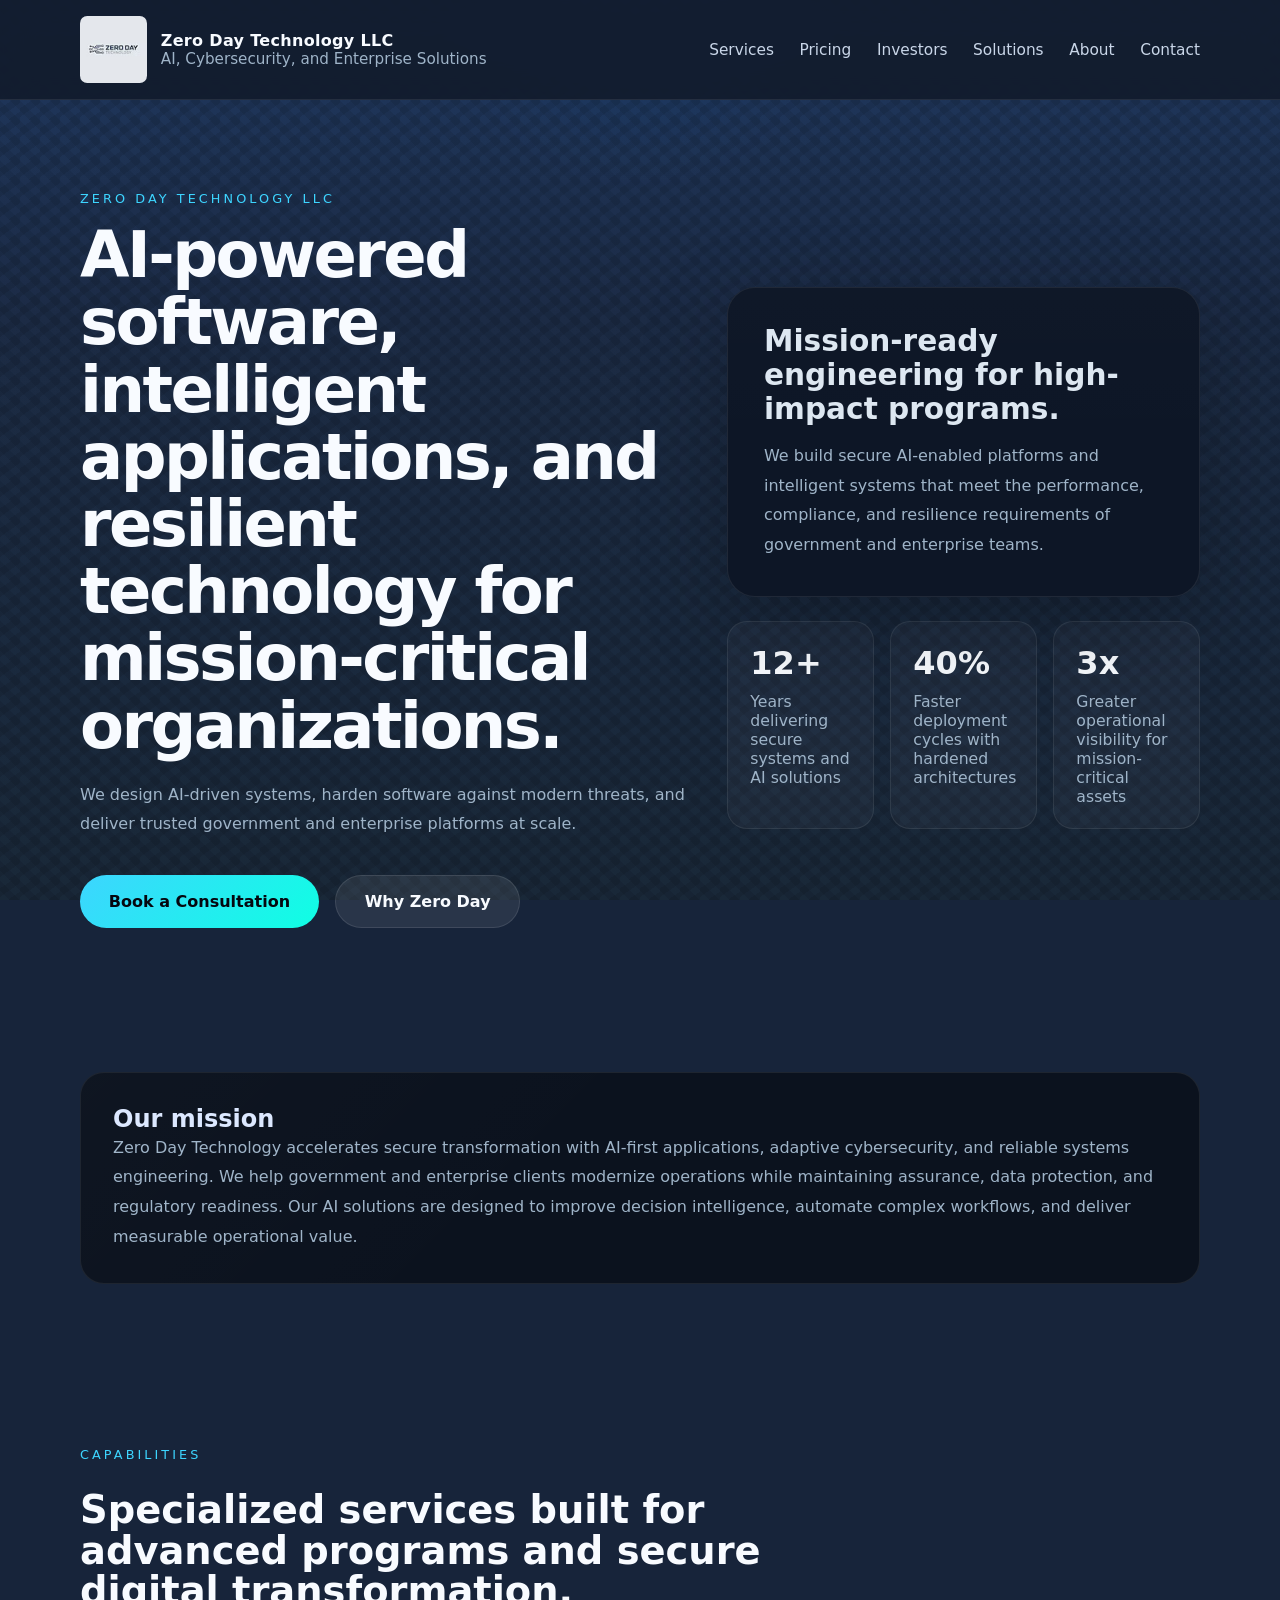
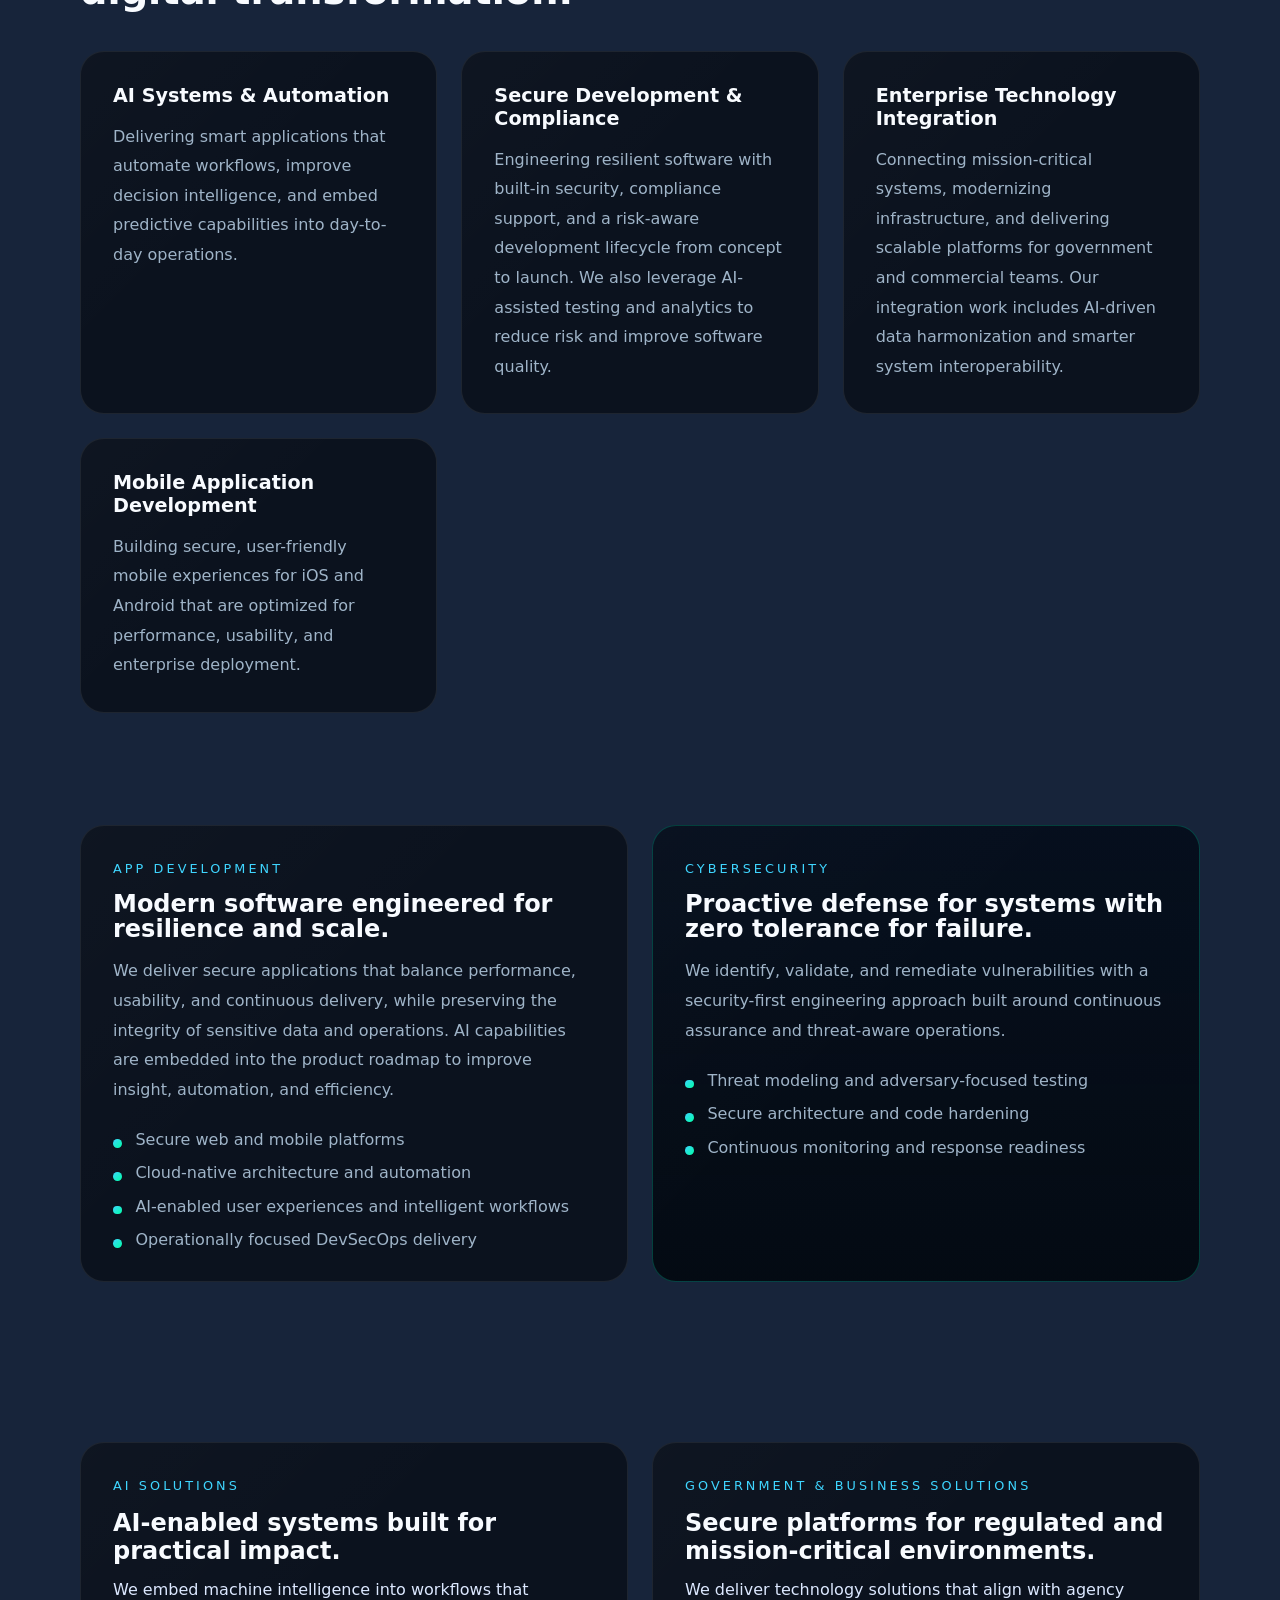
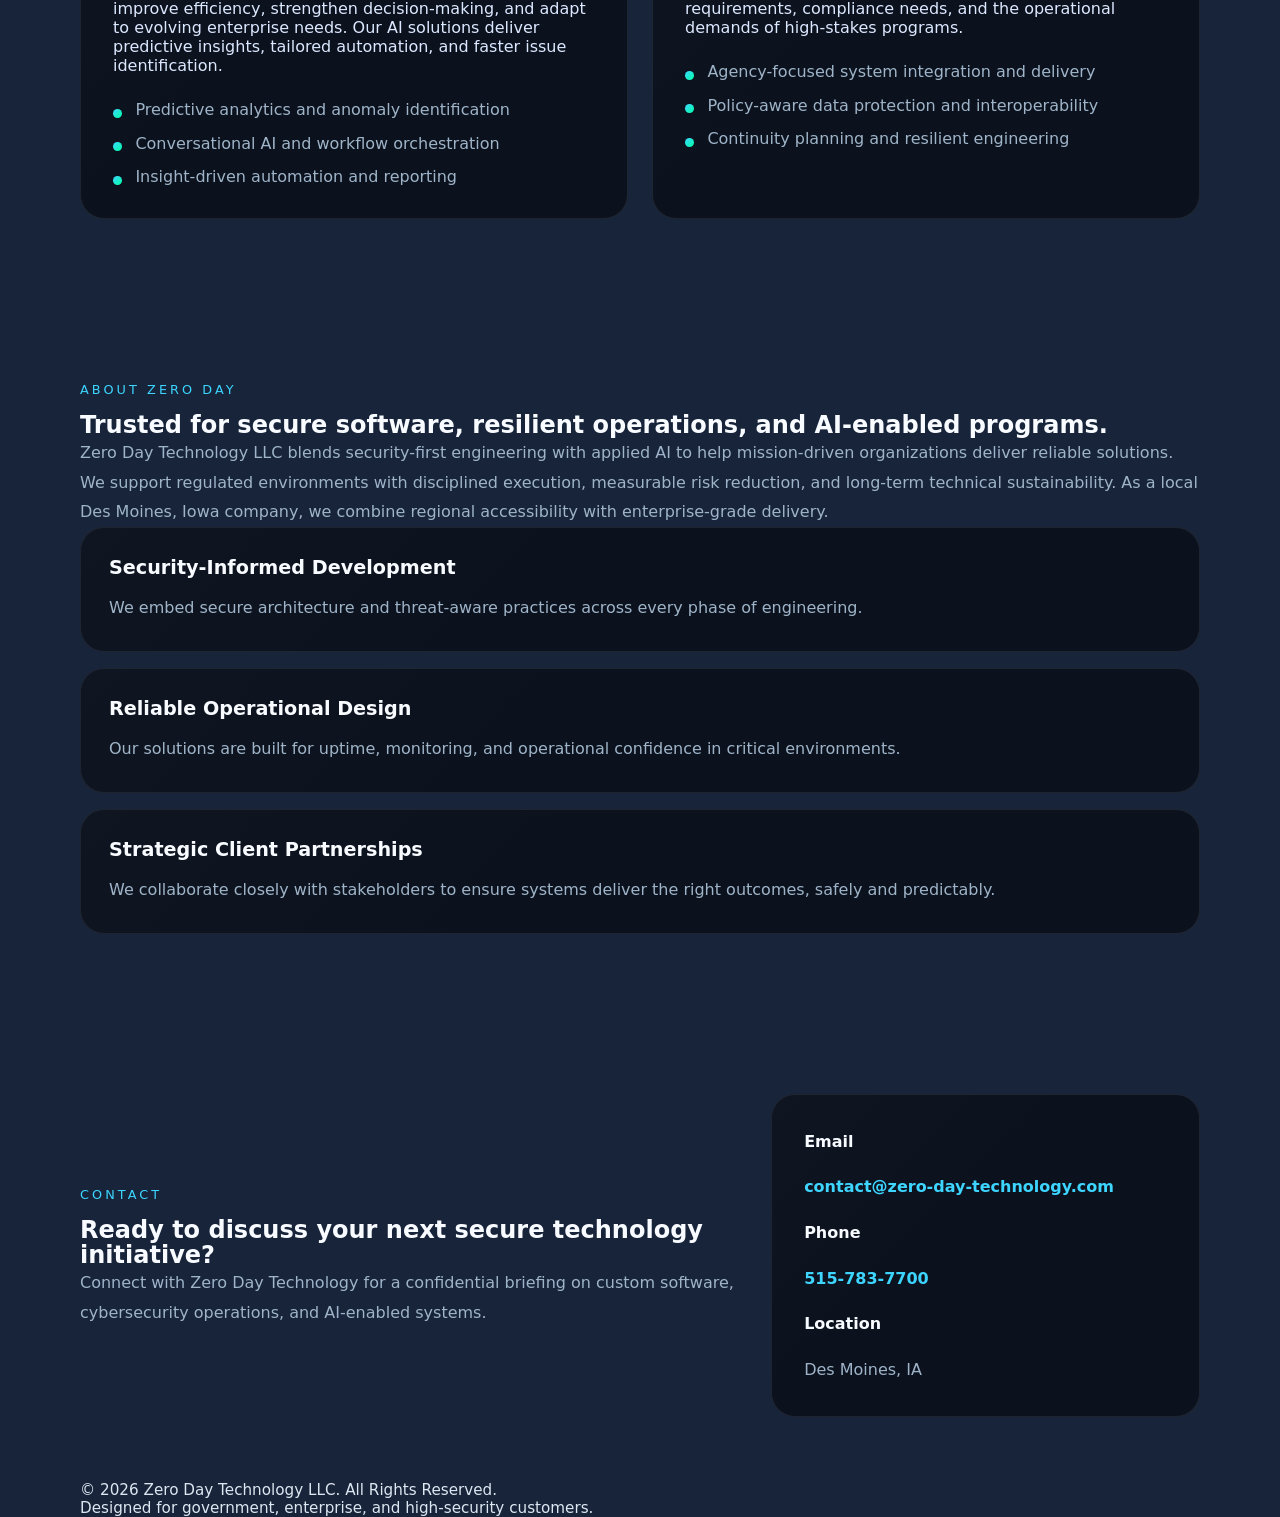
==== index.html @ 4a7aa40b "Add website creation pricing and local Des Moines messaging" ====
<!DOCTYPE html>
<html lang="en">
<head>
    <meta charset="UTF-8">
    <meta name="viewport" content="width=device-width, initial-scale=1.0">
    <title>Zero Day Technology LLC</title>
    <link rel="icon" type="image/jpeg" href="zeroday.jpg">
    <link rel="stylesheet" href="styles.css">
</head>
<body>
<header class="site-header">
    <div class="container header-inner">
        <div class="brand">
            <img src="zeroday.jpg" alt="Zero Day Technology logo" class="brand-logo">
            <div>
                <p class="brand-name">Zero Day Technology LLC</p>
                <p class="brand-tag">AI, Cybersecurity, and Enterprise Solutions</p>
            </div>
        </div>
        <nav class="nav-menu" aria-label="Primary navigation">
            <a href="#services">Services</a>
            <a href="pricing.html">Pricing</a>
            <a href="investors.html">Investors</a>
            <a href="#solutions">Solutions</a>
            <a href="#about">About</a>
            <a href="#contact">Contact</a>
        </nav>
    </div>
</header>

<main>
    <section class="hero" id="home">
        <div class="container hero-grid">
            <div class="hero-copy">
                <p class="eyebrow">Zero Day Technology LLC</p>
                <h1>AI-powered software, intelligent applications, and resilient technology for mission-critical organizations.</h1>
                <p class="hero-text">We design AI-driven systems, harden software against modern threats, and deliver trusted government and enterprise platforms at scale.</p>
                <div class="hero-actions">
                    <a class="btn btn-primary" href="#contact">Book a Consultation</a>
                    <a class="btn btn-secondary" href="#about">Why Zero Day</a>
                </div>
            </div>
            <div class="hero-panel">
                <div class="panel-card">
                    <h2>Mission-ready engineering for high-impact programs.</h2>
                    <p>We build secure AI-enabled platforms and intelligent systems that meet the performance, compliance, and resilience requirements of government and enterprise teams.</p>
                </div>
                <div class="metrics-grid">
                    <div class="metric">
                        <span>12+</span>
                        <p>Years delivering secure systems and AI solutions</p>
                    </div>
                    <div class="metric">
                        <span>40%</span>
                        <p>Faster deployment cycles with hardened architectures</p>
                    </div>
                    <div class="metric">
                        <span>3x</span>
                        <p>Greater operational visibility for mission-critical assets</p>
                    </div>
                </div>
            </div>
        </div>
    </section>

    <section id="mission" class="section mission-section">
        <div class="container mission-panel">
            <h2>Our mission</h2>
            <p>Zero Day Technology accelerates secure transformation with AI-first applications, adaptive cybersecurity, and reliable systems engineering. We help government and enterprise clients modernize operations while maintaining assurance, data protection, and regulatory readiness. Our AI solutions are designed to improve decision intelligence, automate complex workflows, and deliver measurable operational value.</p>
        </div>
    </section>

    <section id="services" class="section services-section">
        <div class="container">
            <div class="section-header">
                <span class="eyebrow">Capabilities</span>
                <h2>Specialized services built for advanced programs and secure digital transformation.</h2>
            </div>
            <div class="cards cards-3">
                <article class="card">
                    <h3>AI Systems & Automation</h3>
                    <p>Delivering smart applications that automate workflows, improve decision intelligence, and embed predictive capabilities into day-to-day operations.</p>
                </article>
                <article class="card">
                    <h3>Secure Development & Compliance</h3>
                    <p>Engineering resilient software with built-in security, compliance support, and a risk-aware development lifecycle from concept to launch. We also leverage AI-assisted testing and analytics to reduce risk and improve software quality.</p>
                </article>
                <article class="card">
                    <h3>Enterprise Technology Integration</h3>
                    <p>Connecting mission-critical systems, modernizing infrastructure, and delivering scalable platforms for government and commercial teams. Our integration work includes AI-driven data harmonization and smarter system interoperability.</p>
                </article>
                <article class="card">
                    <h3>Mobile Application Development</h3>
                    <p>Building secure, user-friendly mobile experiences for iOS and Android that are optimized for performance, usability, and enterprise deployment.</p>
                </article>
            </div>
        </div>
    </section>

    <section class="section feature-section" id="solutions">
        <div class="container feature-grid">
            <div class="feature-card">
                <span class="eyebrow">App Development</span>
                <h2>Modern software engineered for resilience and scale.</h2>
                <p>We deliver secure applications that balance performance, usability, and continuous delivery, while preserving the integrity of sensitive data and operations. AI capabilities are embedded into the product roadmap to improve insight, automation, and efficiency.</p>
                <ul>
                    <li>Secure web and mobile platforms</li>
                    <li>Cloud-native architecture and automation</li>
                    <li>AI-enabled user experiences and intelligent workflows</li>
                    <li>Operationally focused DevSecOps delivery</li>
                </ul>
            </div>
            <div class="feature-card feature-emphasis">
                <span class="eyebrow">Cybersecurity</span>
                <h2>Proactive defense for systems with zero tolerance for failure.</h2>
                <p>We identify, validate, and remediate vulnerabilities with a security-first engineering approach built around continuous assurance and threat-aware operations.</p>
                <ul>
                    <li>Threat modeling and adversary-focused testing</li>
                    <li>Secure architecture and code hardening</li>
                    <li>Continuous monitoring and response readiness</li>
                </ul>
            </div>
        </div>
    </section>

    <section class="section solution-section">
        <div class="container split-grid">
            <div class="split-card">
                <span class="eyebrow">AI Solutions</span>
                <h2>AI-enabled systems built for practical impact.</h2>
                <p>We embed machine intelligence into workflows that improve efficiency, strengthen decision-making, and adapt to evolving enterprise needs. Our AI solutions deliver predictive insights, tailored automation, and faster issue identification.</p>
                <ul>
                    <li>Predictive analytics and anomaly identification</li>
                    <li>Conversational AI and workflow orchestration</li>
                    <li>Insight-driven automation and reporting</li>
                </ul>
            </div>
            <div class="split-card">
                <span class="eyebrow">Government &amp; Business Solutions</span>
                <h2>Secure platforms for regulated and mission-critical environments.</h2>
                <p>We deliver technology solutions that align with agency requirements, compliance needs, and the operational demands of high-stakes programs.</p>
                <ul>
                    <li>Agency-focused system integration and delivery</li>
                    <li>Policy-aware data protection and interoperability</li>
                    <li>Continuity planning and resilient engineering</li>
                </ul>
            </div>
        </div>
    </section>

    <section id="about" class="section about-section">
        <div class="container about-grid">
            <div>
                <span class="eyebrow">About Zero Day</span>
                <h2>Trusted for secure software, resilient operations, and AI-enabled programs.</h2>
                <p>Zero Day Technology LLC blends security-first engineering with applied AI to help mission-driven organizations deliver reliable solutions. We support regulated environments with disciplined execution, measurable risk reduction, and long-term technical sustainability. As a local Des Moines, Iowa company, we combine regional accessibility with enterprise-grade delivery.</p>
            </div>
            <div class="about-highlights">
                <div class="highlight-item">
                    <h3>Security-Informed Development</h3>
                    <p>We embed secure architecture and threat-aware practices across every phase of engineering.</p>
                </div>
                <div class="highlight-item">
                    <h3>Reliable Operational Design</h3>
                    <p>Our solutions are built for uptime, monitoring, and operational confidence in critical environments.</p>
                </div>
                <div class="highlight-item">
                    <h3>Strategic Client Partnerships</h3>
                    <p>We collaborate closely with stakeholders to ensure systems deliver the right outcomes, safely and predictably.</p>
                </div>
            </div>
        </div>
    </section>

    <section id="contact" class="section contact-section">
        <div class="container contact-grid">
            <div>
                <span class="eyebrow">Contact</span>
                <h2>Ready to discuss your next secure technology initiative?</h2>
                <p>Connect with Zero Day Technology for a confidential briefing on custom software, cybersecurity operations, and AI-enabled systems.</p>
            </div>
            <div class="contact-card">
                <p><strong>Email</strong></p>
                <a href="mailto:contact@zero-day-technology.com">contact@zero-day-technology.com</a>
                <p><strong>Phone</strong></p>
                <a href="tel:+15157837700">515-783-7700</a>
                <p><strong>Location</strong></p>
                <p>Des Moines, IA</p>
            </div>
        </div>
    </section>
</main>

<footer class="site-footer">
    <div class="container footer-inner">
        <p>© 2026 Zero Day Technology LLC. All Rights Reserved.</p>
        <p>Designed for government, enterprise, and high-security customers.</p>
    </div>
</footer>
</body>
</html>
---- styles.css ----
:root {
    color-scheme: dark;
    font-family: Inter, system-ui, -apple-system, BlinkMacSystemFont, "Segoe UI", sans-serif;
    font-size: 16px;
    color: #dde7f1;
    background-color: #05070f;
    --surface: #0f172a;
    --surface-2: #111827;
    --surface-soft: rgba(20, 36, 64, 0.92);
    --accent: #3dd5ff;
    --accent-strong: #00ffce;
    --text-muted: #9fb4c8;
    --border: rgba(61, 213, 255, 0.14);
}

* {
    margin: 0;
    padding: 0;
    box-sizing: border-box;
}

html {
    scroll-behavior: smooth;
}

body {
    min-height: 100vh;
    background-color: #17243a;
    background-image:
        radial-gradient(circle at top, rgba(61, 213, 255, 0.12), transparent 18%),
        linear-gradient(145deg, rgba(255, 255, 255, 0.10) 25%, transparent 25%, transparent 50%, rgba(255, 255, 255, 0.10) 50%, rgba(255, 255, 255, 0.10) 75%, transparent 75%, transparent),
        linear-gradient(45deg, rgba(255, 255, 255, 0.08) 25%, transparent 25%, transparent 50%, rgba(255, 255, 255, 0.08) 50%, rgba(255, 255, 255, 0.08) 75%, transparent 75%, transparent),
        linear-gradient(180deg, #1a3051 0%, #17243a 35%, #15212f 100%);
    background-size: auto, 20px 20px, 20px 20px, auto;
    background-position: center, 0 0, 10px 10px, center;
    background-repeat: no-repeat, repeat, repeat, no-repeat;
    background-blend-mode: overlay, overlay, overlay, normal;
    background-attachment: fixed;
    color: #dde7f1;
}


img {
    max-width: 100%;
    display: block;
}

a {
    color: inherit;
    text-decoration: none;
}

button,
input,
textarea {
    font: inherit;
}

.container {
    width: min(1120px, calc(100% - 2rem));
    margin: 0 auto;
}

.site-header {
    position: sticky;
    top: 0;
    z-index: 10;
    backdrop-filter: blur(16px);
    background: rgba(18, 28, 45, 0.92);
    border-bottom: 1px solid rgba(255, 255, 255, 0.08);
}

.header-inner {
    display: flex;
    align-items: center;
    justify-content: space-between;
    gap: 1rem;
    padding: 1rem 0;
}

.brand {
    display: flex;
    align-items: center;
    gap: 0.85rem;
}

.brand-logo {
    width: 4.2rem;
    height: 4.2rem;
    object-fit: contain;
    border-radius: 0.45rem;
    background: transparent;
    padding: 0;
}

.brand-name {
    font-weight: 700;
    color: #f8fbff;
    letter-spacing: 0.02em;
}

.brand-tag {
    color: var(--text-muted);
    font-size: 0.95rem;
}

.nav-menu {
    display: flex;
    align-items: center;
    gap: 1.6rem;
    flex-wrap: wrap;
}

.nav-menu a {
    color: #c9d6e8;
    font-size: 0.96rem;
    transition: color 200ms ease;
}

.nav-menu a:hover {
    color: var(--accent);
}

.hero {
    padding: 5.5rem 0 4rem;
}

.hero-grid {
    display: grid;
    grid-template-columns: 1.3fr 1fr;
    gap: 2rem;
    align-items: center;
}

.hero-copy {
    max-width: 640px;
}

.eyebrow {
    display: inline-flex;
    align-items: center;
    color: var(--accent);
    text-transform: uppercase;
    letter-spacing: 0.24em;
    font-size: 0.8rem;
    margin-bottom: 1rem;
}

.hero h1,
.section-header h2,
.feature-card h2,
.about-section h2,
.contact-section h2 {
    color: #f8fbff;
    line-height: 1.05;
}

.hero h1 {
    font-size: clamp(2.6rem, 5vw, 4.6rem);
    letter-spacing: -0.04em;
    margin-bottom: 1.25rem;
}

.hero-text,
.mission-panel p,
.feature-card p,
.about-grid p,
.contact-grid p,
.card p,
.highlight-item p,
.contact-card a {
    color: var(--text-muted);
    font-size: 1rem;
    line-height: 1.85;
}

.hero-actions {
    display: flex;
    flex-wrap: wrap;
    gap: 1rem;
    margin-top: 2.25rem;
}

.btn {
    display: inline-flex;
    align-items: center;
    justify-content: center;
    gap: 0.6rem;
    padding: 1rem 1.8rem;
    border-radius: 999px;
    font-weight: 700;
    transition: transform 200ms ease, background 200ms ease;
}

.btn:hover {
    transform: translateY(-2px);
}

.btn-primary {
    background: linear-gradient(135deg, var(--accent), #0fffe3);
    color: #05070f;
}

.btn-secondary {
    background: rgba(255, 255, 255, 0.08);
    color: #f8fbff;
    border: 1px solid rgba(255, 255, 255, 0.1);
}

.hero-panel {
    display: grid;
    gap: 1.5rem;
}

.panel-card {
    position: relative;
    padding: 2.25rem;
    border: 1px solid rgba(255, 255, 255, 0.08);
    border-radius: 1.75rem;
    background: rgba(14, 23, 38, 0.98);
    box-shadow: 0 28px 90px rgba(0, 0, 0, 0.22);
    backdrop-filter: blur(18px);
}

.panel-card h2 {
    margin-bottom: 0.95rem;
    font-size: 1.85rem;
}

.panel-card p {
    color: var(--text-muted);
    line-height: 1.85;
}

.panel-card::before {
    content: "";
    position: absolute;
    inset: 0;
    border-radius: 1.75rem;
    pointer-events: none;
    background: linear-gradient(180deg, rgba(255, 255, 255, 0.05), transparent 55%);
    opacity: 0.18;
}

.metrics-grid {
    display: grid;
    grid-template-columns: repeat(3, minmax(0, 1fr));
    gap: 1rem;
}

.metric {
    border: 1px solid rgba(255, 255, 255, 0.08);
    background: rgba(255, 255, 255, 0.03);
    border-radius: 1.25rem;
    padding: 1.4rem;
}

.metric span {
    display: block;
    font-size: 2rem;
    font-weight: 800;
    color: #f8fbff;
    margin-bottom: 0.6rem;
}

.metric p {
    font-size: 0.98rem;
    color: var(--text-muted);
}

.section {
    padding: 5rem 0;
}

.section-header {
    max-width: 780px;
    margin-bottom: 2.5rem;
}

.section-header h2 {
    font-size: clamp(2rem, 3vw, 2.8rem);
    margin-top: 0.75rem;
}

.services-section .cards,
.about-highlights,
.split-grid,
.contact-grid {
    display: grid;
    gap: 1.5rem;
}

.cards-3 {
    grid-template-columns: repeat(auto-fit, minmax(280px, 1fr));
}

.card,
.feature-card,
.split-card,
.contact-card,
.mission-panel,
.highlight-item {
    background: rgba(12, 18, 30, 0.96);
    border: 1px solid rgba(255, 255, 255, 0.08);
    border-radius: 1.5rem;
    padding: 2rem;
    position: relative;
    overflow: hidden;
    transition: transform 220ms ease, border-color 220ms ease, box-shadow 220ms ease;
    color: #dce8ff;
}

.card:hover,
.feature-card:hover,
.split-card:hover,
.contact-card:hover,
.mission-panel:hover,
.highlight-item:hover {
    transform: translateY(-6px);
    border-color: rgba(61, 213, 255, 0.28);
    box-shadow: 0 26px 65px rgba(4, 8, 16, 0.32);
}

.card::before,
.feature-card::before,
.split-card::before,
.contact-card::before,
.mission-panel::before,
.highlight-item::before {
    content: "";
    position: absolute;
    inset: 0;
    background: linear-gradient(135deg, rgba(255, 255, 255, 0.015), transparent 45%);
    pointer-events: none;
}

.card h3,
.feature-card h2,
.split-card h2,
.highlight-item h3,
.contact-card strong {
    color: #f8fbff;
}

.card h3,
.highlight-item h3 {
    font-size: 1.2rem;
    margin-bottom: 0.9rem;
}

.card p,
.feature-card p,
.split-card p,
.highlight-item p {
    margin-top: 0.9rem;
}

.feature-section {
    padding-top: 2rem;
}

.feature-grid {
    display: grid;
    grid-template-columns: 1fr 1fr;
    gap: 1.5rem;
}

.feature-card ul,
.split-card ul {
    margin-top: 1.6rem;
    list-style: none;
    display: grid;
    gap: 0.9rem;
}

.feature-card li,
.split-card li {
    position: relative;
    padding-left: 1.4rem;
    color: var(--text-muted);
}

.feature-card li::before,
.split-card li::before {
    content: "";
    position: absolute;
    left: 0;
    top: 0.55rem;
    width: 0.55rem;
    height: 0.55rem;
    border-radius: 50%;
    background: linear-gradient(135deg, var(--accent), #00ffa6);
}

.feature-emphasis {
    background: linear-gradient(180deg, rgba(6, 15, 29, 0.98), rgba(3, 9, 16, 0.92));
    border-color: rgba(0, 255, 206, 0.22);
}

.solution-section {
    padding: 5rem 0;
}

.split-grid {
    grid-template-columns: repeat(2, minmax(0, 1fr));
}

.about-section {
    padding: 5rem 0;
}

.about-grid {
    grid-template-columns: 1.4fr 1fr;
    gap: 2rem;
    align-items: start;
}

.about-highlights {
    display: grid;
    gap: 1rem;
}

.highlight-item {
    padding: 1.75rem;
}

.highlight-item h3 {
    margin-bottom: 0.8rem;
}

.contact-section {
    padding: 5rem 0 4rem;
}

.contact-grid {
    grid-template-columns: 1.4fr 0.9fr;
    align-items: center;
}

.contact-card {
    display: grid;
    gap: 1rem;
}

.contact-card a {
    color: var(--accent);
    font-weight: 700;
    word-break: break-all;
}

    .pricing-table {
        width: 100%;
        border-collapse: collapse;
        margin-top: 2rem;
        min-width: 320px;
    }

    .pricing-table th,
    .pricing-table td {
        padding: 1rem 1.2rem;
        border: 1px solid rgba(255, 255, 255, 0.08);
    }

    .pricing-table th {
        text-align: left;
        background: rgba(255, 255, 255, 0.04);
        color: #f8fbff;
        letter-spacing: 0.02em;
    }

    .pricing-table tbody tr:hover {
        background: rgba(255, 255, 255, 0.03);
    }

    .pricing-grid {
        display: grid;
        grid-template-columns: repeat(auto-fit, minmax(220px, 1fr));
        gap: 1rem;
        margin: 2rem 0 1.5rem;
    }

    .pricing-card {
        background: rgba(255, 255, 255, 0.04);
        border: 1px solid rgba(255, 255, 255, 0.08);
        border-radius: 1.5rem;
        padding: 1.75rem;
        min-height: 180px;
    }

    .pricing-card h3 {
        margin-bottom: 0.85rem;
        color: #f8fbff;
    }

    .pricing-panel {
        background: rgba(8, 15, 28, 0.95);
        border: 1px solid rgba(255, 255, 255, 0.08);
        border-radius: 2rem;
        padding: 1.5rem;
        box-shadow: 0 20px 55px rgba(0, 0, 0, 0.18);
    }

    .section-note {
        margin-top: 1.5rem;
        padding: 1.5rem;
        background: rgba(0, 255, 206, 0.06);
        border: 1px solid rgba(0, 255, 206, 0.16);
        border-radius: 1.25rem;
        color: #d7ffe7;
    }

    .section-note p {
        margin: 0;
        line-height: 1.75;
    }
.footer-inner p {
    font-size: 0.95rem;
}

@media (max-width: 960px) {
    .hero-grid,
    .feature-grid,
    .services-section .cards,
    .split-grid,
    .about-grid,
    .contact-grid {
        grid-template-columns: 1fr;
    }

    .nav-menu {
        justify-content: flex-end;
    }

    .metrics-grid {
        grid-template-columns: repeat(2, minmax(0, 1fr));
    }
}

@media (max-width: 700px) {
    .header-inner {
        flex-direction: column;
        align-items: flex-start;
    }

    .nav-menu {
        width: 100%;
        justify-content: flex-start;
    }

    .hero {
        padding-top: 4rem;
    }

    .metrics-grid {
        grid-template-columns: 1fr;
    }

    .btn {
        width: 100%;
    }

    .hero-actions {
        flex-direction: column;
    }

    .card,
    .feature-card,
    .split-card,
    .contact-card,
    .highlight-item {
        padding: 1.5rem;
    }

    .feature-card h2,
    .split-card h2 {
        font-size: 1.4rem;
    }

    .feature-card p,
    .split-card p {
        font-size: 0.95rem;
    }

    .feature-card ul,
    .split-card ul {
        gap: 0.7rem;
    }

    .services-section .cards,
    .about-highlights,
    .split-grid,
    .contact-grid {
        gap: 1rem;
    }
}

@media (max-width: 520px) {
    .hero h1 {
        font-size: 2.4rem;
    }

    .button,
    .btn {
        padding: 0.95rem 1.25rem;
    }
}

/* Trigger rebuild: small non-functional whitespace/comment change */
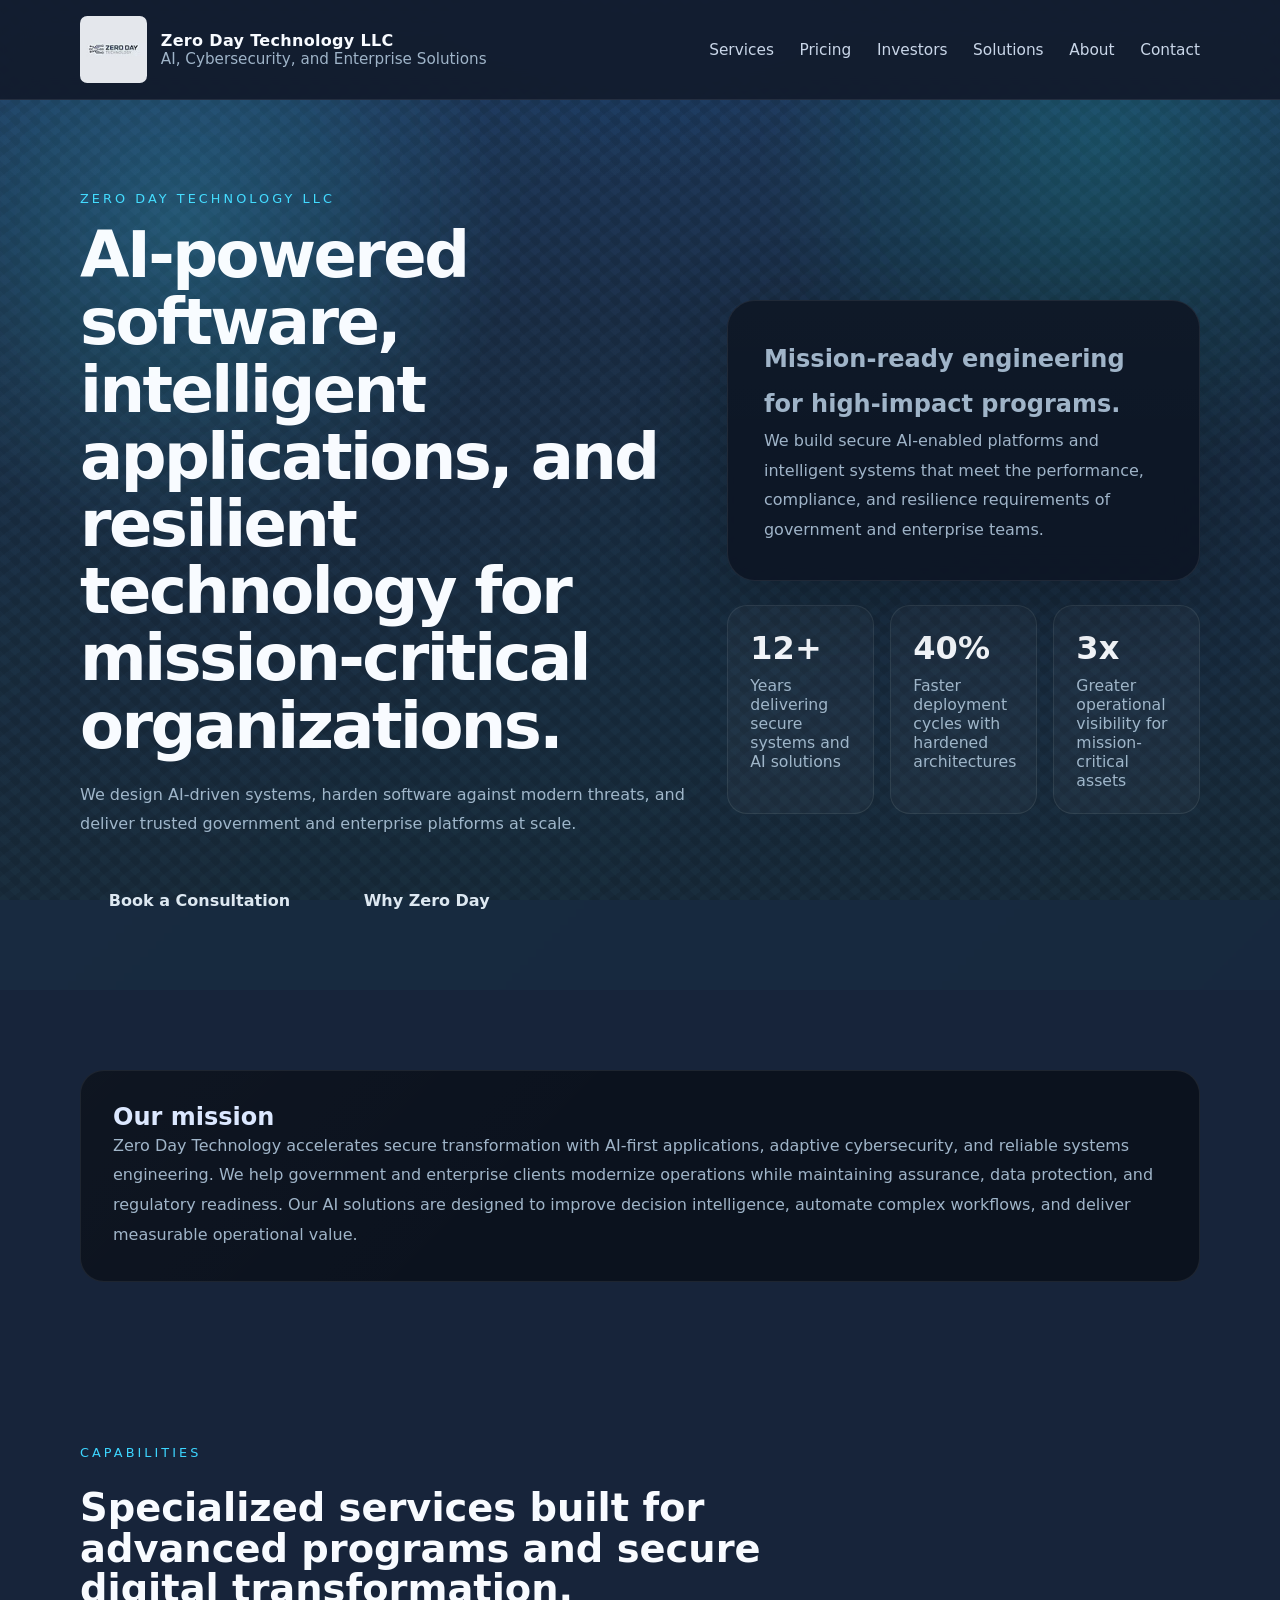
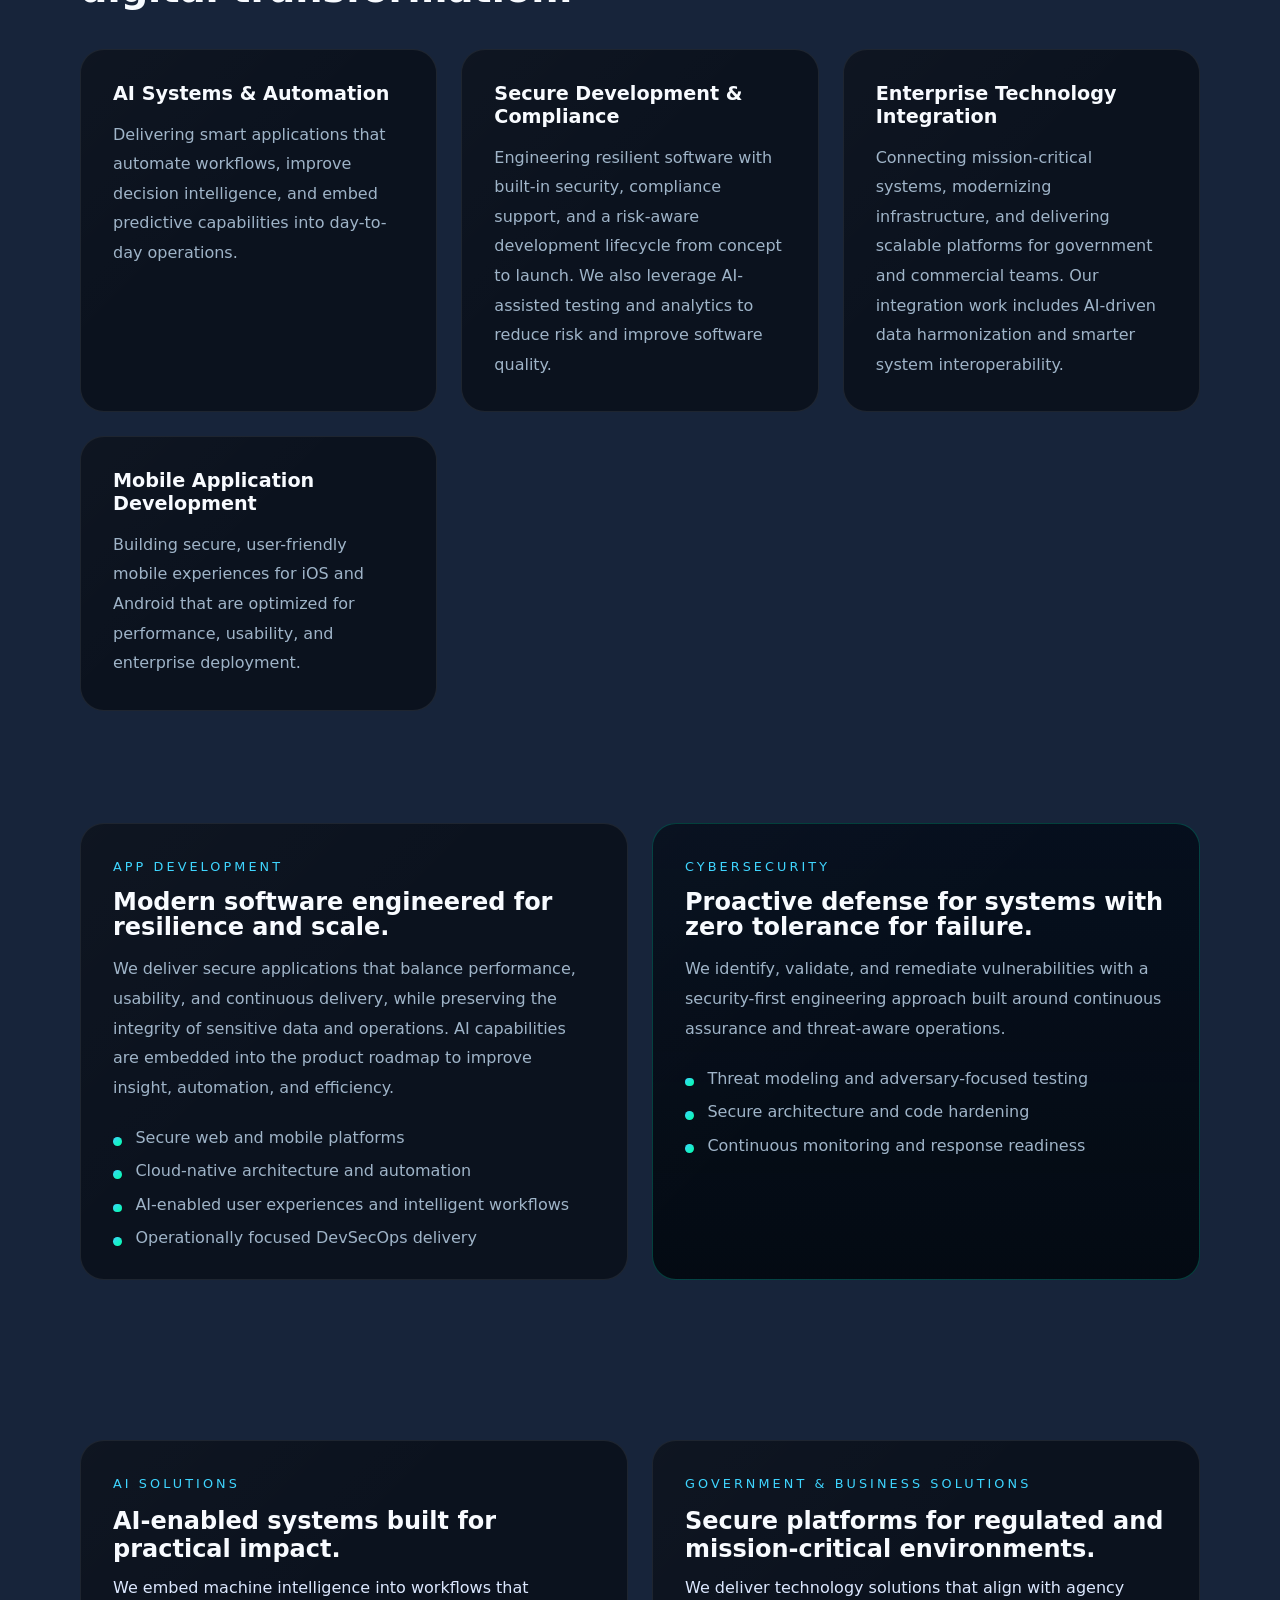
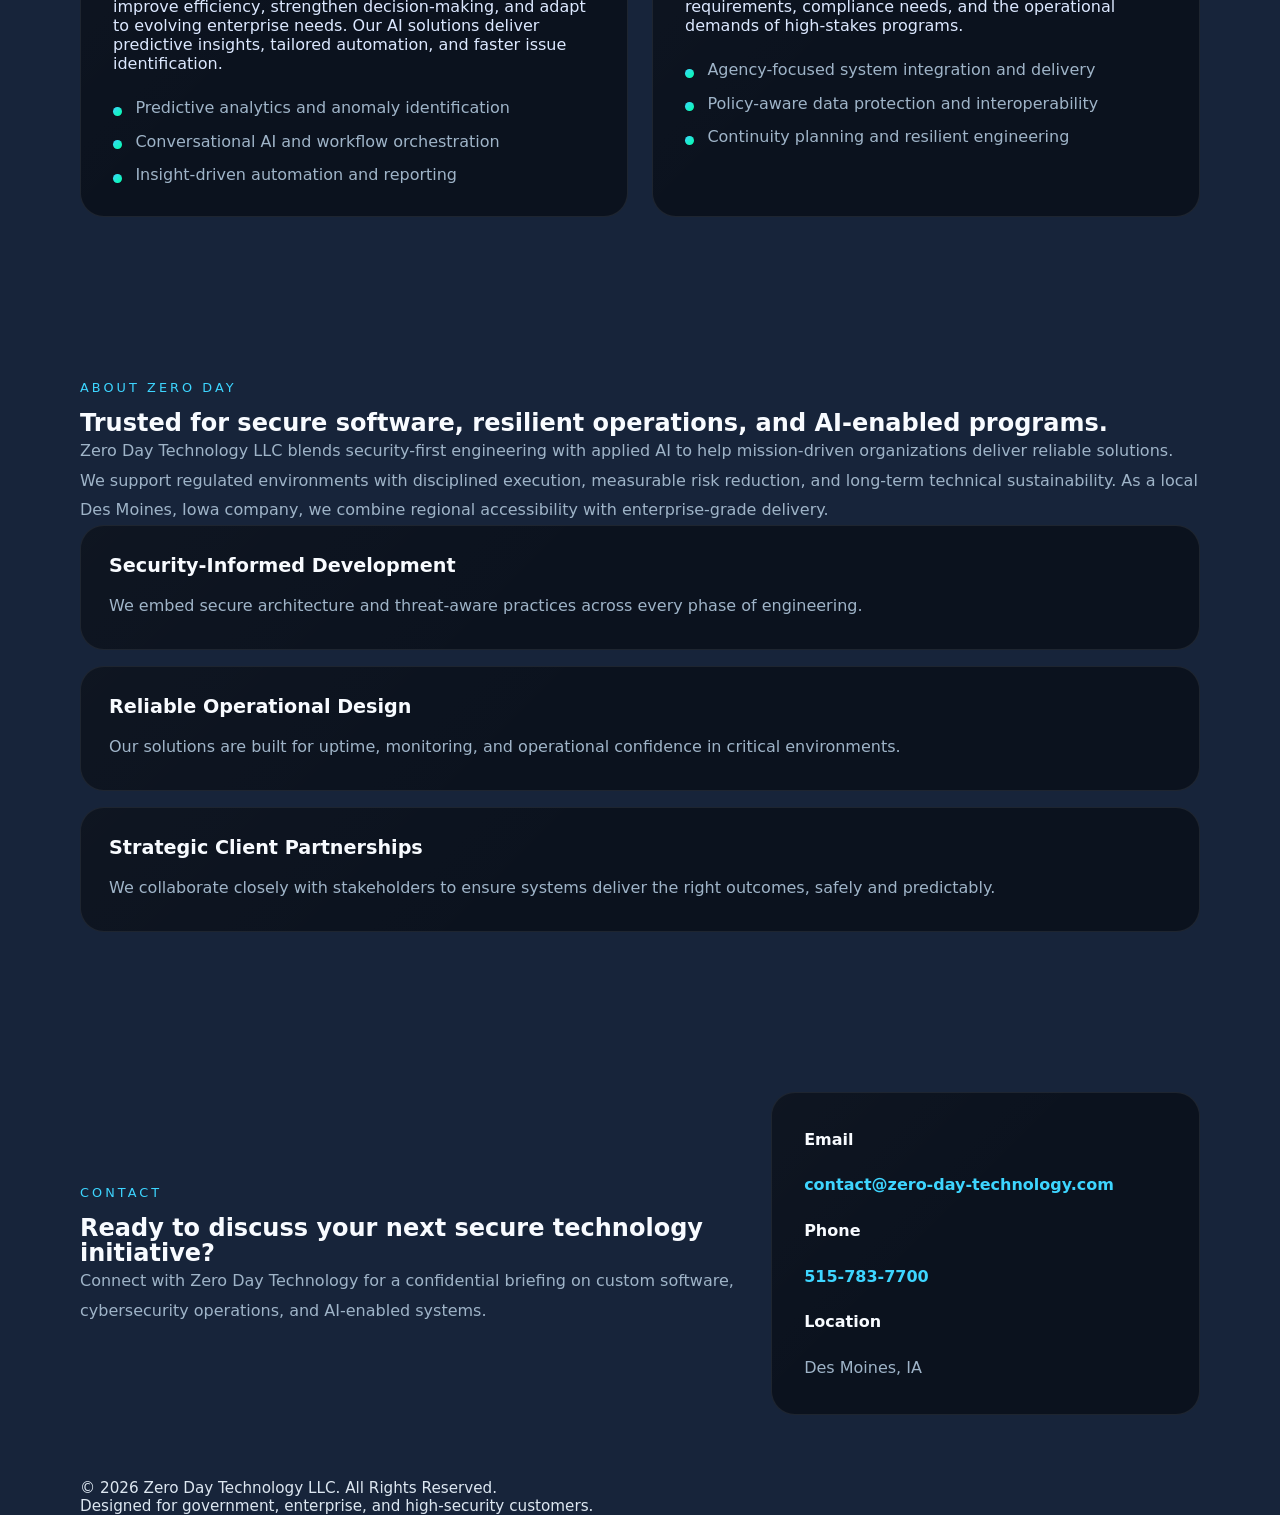
==== commit 32d56472: "Remove intro overlay and handwriting animation feature" ====
--- a/index.html
+++ b/index.html
@@ -8,10 +8,13 @@
     <link rel="stylesheet" href="styles.css">
 </head>
 <body>
+
 <header class="site-header">
     <div class="container header-inner">
         <div class="brand">
-            <img src="zeroday.jpg" alt="Zero Day Technology logo" class="brand-logo">
+            <a href="index.html">
+                <img src="zeroday.jpg" alt="Zero Day Technology logo" class="brand-logo">
+            </a>
             <div>
                 <p class="brand-name">Zero Day Technology LLC</p>
                 <p class="brand-tag">AI, Cybersecurity, and Enterprise Solutions</p>
--- a/styles.css
+++ b/styles.css
@@ -40,6 +40,7 @@
 }
 
 
+
 img {
     max-width: 100%;
     display: block;
@@ -91,6 +92,13 @@
     border-radius: 0.45rem;
     background: transparent;
     padding: 0;
+    transition: transform 0.35s ease, filter 0.35s ease;
+    animation: floatLogo 9s ease-in-out infinite;
+}
+
+.brand-logo:hover {
+    transform: scale(1.03);
+    filter: drop-shadow(0 0 18px rgba(61, 213, 255, 0.45));
 }
 
 .brand-name {
@@ -122,7 +130,24 @@
 }
 
 .hero {
+    position: relative;
     padding: 5.5rem 0 4rem;
+    overflow: hidden;
+}
+
+.hero::before {
+    content: "";
+    position: absolute;
+    inset: -10% -10% -10% -10%;
+    background: radial-gradient(circle at 20% 20%, rgba(61, 213, 255, 0.22), transparent 22%),
+        radial-gradient(circle at 80% 12%, rgba(0, 255, 206, 0.14), transparent 22%),
+        linear-gradient(135deg, rgba(61, 213, 255, 0.04), rgba(0, 255, 206, 0.02));
+    pointer-events: none;
+    opacity: 0.95;
+    filter: blur(8px) saturate(1.15);
+    transform-origin: center;
+    animation: aiPulse 6s ease-in-out infinite;
+    mix-blend-mode: screen;
 }
 
 .hero-grid {
@@ -189,22 +214,11 @@
     padding: 1rem 1.8rem;
     border-radius: 999px;
     font-weight: 700;
-    transition: transform 200ms ease, background 200ms ease;
-}
-
-.btn:hover {
-    transform: translateY(-2px);
-}
-
-.btn-primary {
-    background: linear-gradient(135deg, var(--accent), #0fffe3);
-    color: #05070f;
-}
-
-.btn-secondary {
-    background: rgba(255, 255, 255, 0.08);
-    color: #f8fbff;
-    border: 1px solid rgba(255, 255, 255, 0.1);
+        transition: transform 200ms ease, background 200ms ease, box-shadow 250ms ease;
+    }
+
+    .btn-primary {
+        animation: pulseGlow 4s ease-in-out infinite;
 }
 
 .hero-panel {
@@ -220,14 +234,7 @@
     background: rgba(14, 23, 38, 0.98);
     box-shadow: 0 28px 90px rgba(0, 0, 0, 0.22);
     backdrop-filter: blur(18px);
-}
-
-.panel-card h2 {
-    margin-bottom: 0.95rem;
-    font-size: 1.85rem;
-}
-
-.panel-card p {
+        animation: floatUpDown 12s ease-in-out infinite;
     color: var(--text-muted);
     line-height: 1.85;
 }
@@ -513,6 +520,132 @@
         margin: 0;
         line-height: 1.75;
     }
+
+    .investor-hero {
+        padding-top: 3.5rem;
+        padding-bottom: 4rem;
+    }
+
+    .investor-hero .container {
+        display: grid;
+        grid-template-columns: 1.2fr 0.8fr;
+        gap: 2rem;
+        align-items: center;
+    }
+
+    .investor-hero .hero-copy {
+        max-width: 620px;
+    }
+
+    .investor-panel {
+        display: grid;
+        align-items: center;
+    }
+
+    .investor-panel .panel-card {
+        padding: 2rem;
+        border-radius: 2rem;
+        background: rgba(7, 15, 24, 0.98);
+    }
+
+    .investor-panel .panel-card h2 {
+        margin-bottom: 1rem;
+        font-size: 1.8rem;
+    }
+
+    .investor-panel .panel-card ul {
+        list-style: none;
+        display: grid;
+        gap: 0.9rem;
+        padding-left: 0;
+        margin: 0;
+    }
+
+    .investor-panel .panel-card li {
+        position: relative;
+        padding-left: 1.4rem;
+        color: var(--text-muted);
+    }
+
+    .investor-panel .panel-card li::before {
+        content: "";
+        position: absolute;
+        left: 0;
+        top: 0.55rem;
+        width: 0.5rem;
+        height: 0.5rem;
+        border-radius: 50%;
+        background: linear-gradient(135deg, var(--accent), #00ffa6);
+    }
+
+    .investor-benefits .feature-grid {
+        grid-template-columns: repeat(2, minmax(0, 1fr));
+    }
+
+    .investor-benefits .feature-card {
+        min-height: 260px;
+        padding: 2rem;
+    }
+
+    .investor-benefits .feature-emphasis {
+        border-color: rgba(0, 255, 206, 0.28);
+    }
+
+    .investor-why {
+        margin-top: 2rem;
+    }
+
+    .investor-why .section-header {
+        margin-bottom: 1.75rem;
+    }
+
+    .why-grid {
+        display: grid;
+        grid-template-columns: repeat(3, minmax(0, 1fr));
+        gap: 1rem;
+    }
+
+    .why-grid .highlight-item {
+        min-height: 220px;
+        padding: 1.75rem;
+        background: rgba(12, 18, 30, 0.96);
+        border: 1px solid rgba(255, 255, 255, 0.08);
+        border-radius: 1.5rem;
+        animation: floatUpDown 14s ease-in-out infinite;
+    }
+
+    .hero-copy,
+    .investor-panel .panel-card,
+    .feature-card,
+    .pricing-card,
+    .card,
+    .highlight-item {
+        animation: floatUpDown 12s ease-in-out infinite;
+    }
+
+    @keyframes floatLogo {
+        0%, 100% { transform: translateY(0); }
+        50% { transform: translateY(-6px); }
+    }
+
+    @keyframes floatUpDown {
+        0%, 100% { transform: translateY(0px); }
+        50% { transform: translateY(-12px); }
+    }
+
+    @keyframes pulseGlow {
+        0% { box-shadow: 0 0 12px rgba(0, 255, 206, 0.18); }
+        30% { box-shadow: 0 0 34px rgba(0, 255, 206, 0.45); }
+        60% { box-shadow: 0 0 20px rgba(61, 213, 255, 0.28); }
+        100% { box-shadow: 0 0 14px rgba(0, 255, 206, 0.18); }
+    }
+
+    @keyframes aiPulse {
+        0% { opacity: 0.85; transform: scale(0.995) translateY(0); filter: blur(6px) saturate(1.05); }
+        50% { opacity: 1; transform: scale(1.06) translateY(-6px); filter: blur(2px) saturate(1.18); }
+        100% { opacity: 0.85; transform: scale(0.995) translateY(0); filter: blur(6px) saturate(1.05); }
+    }
+
 .footer-inner p {
     font-size: 0.95rem;
 }
@@ -547,7 +680,8 @@
         justify-content: flex-start;
     }
 
-    .hero {
+    .hero,
+    .investor-hero {
         padding-top: 4rem;
     }
 
@@ -567,12 +701,15 @@
     .feature-card,
     .split-card,
     .contact-card,
-    .highlight-item {
+    .highlight-item,
+    .pricing-card,
+    .investor-panel .panel-card {
         padding: 1.5rem;
     }
 
     .feature-card h2,
-    .split-card h2 {
+    .split-card h2,
+    .pricing-card h3 {
         font-size: 1.4rem;
     }
 
@@ -589,8 +726,15 @@
     .services-section .cards,
     .about-highlights,
     .split-grid,
-    .contact-grid {
+    .contact-grid,
+    .pricing-grid,
+    .investor-benefits .feature-grid {
         gap: 1rem;
+    }
+
+    .investor-benefits .feature-grid,
+    .pricing-grid {
+        grid-template-columns: 1fr;
     }
 }
 
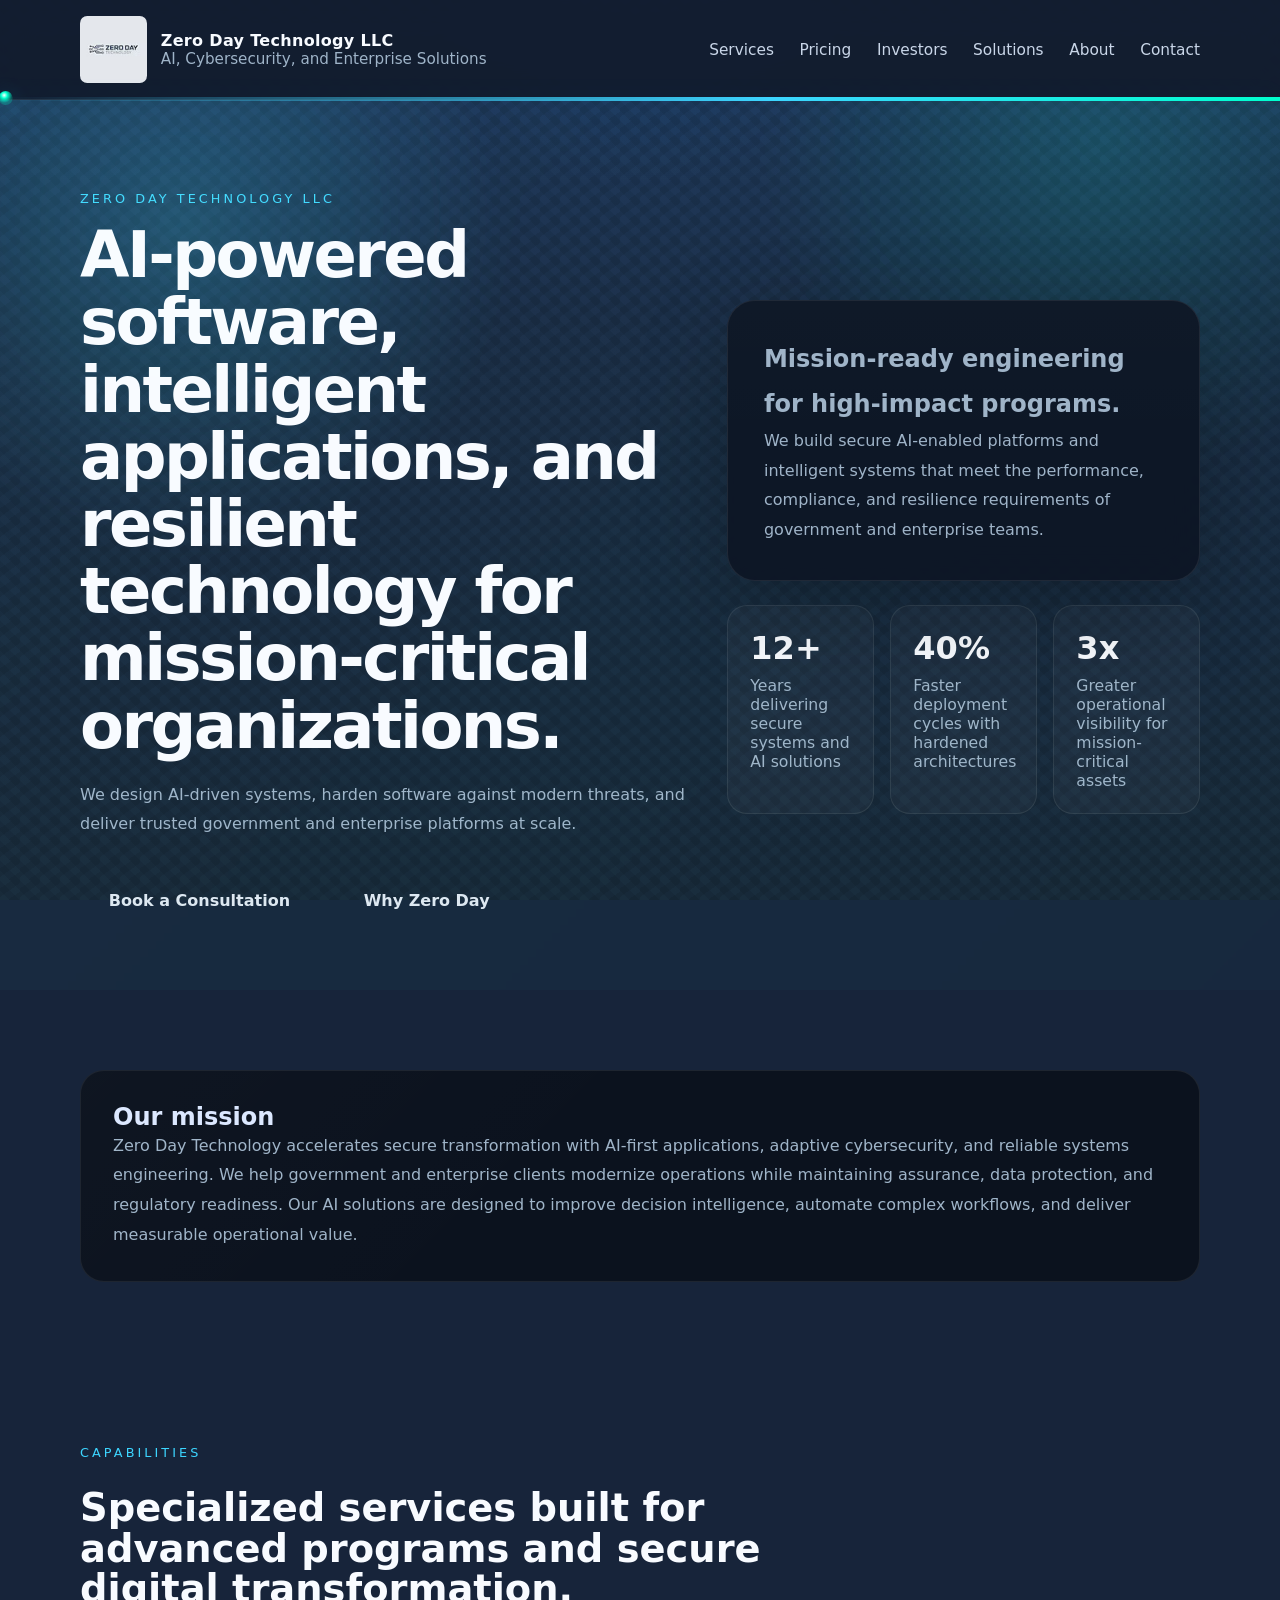
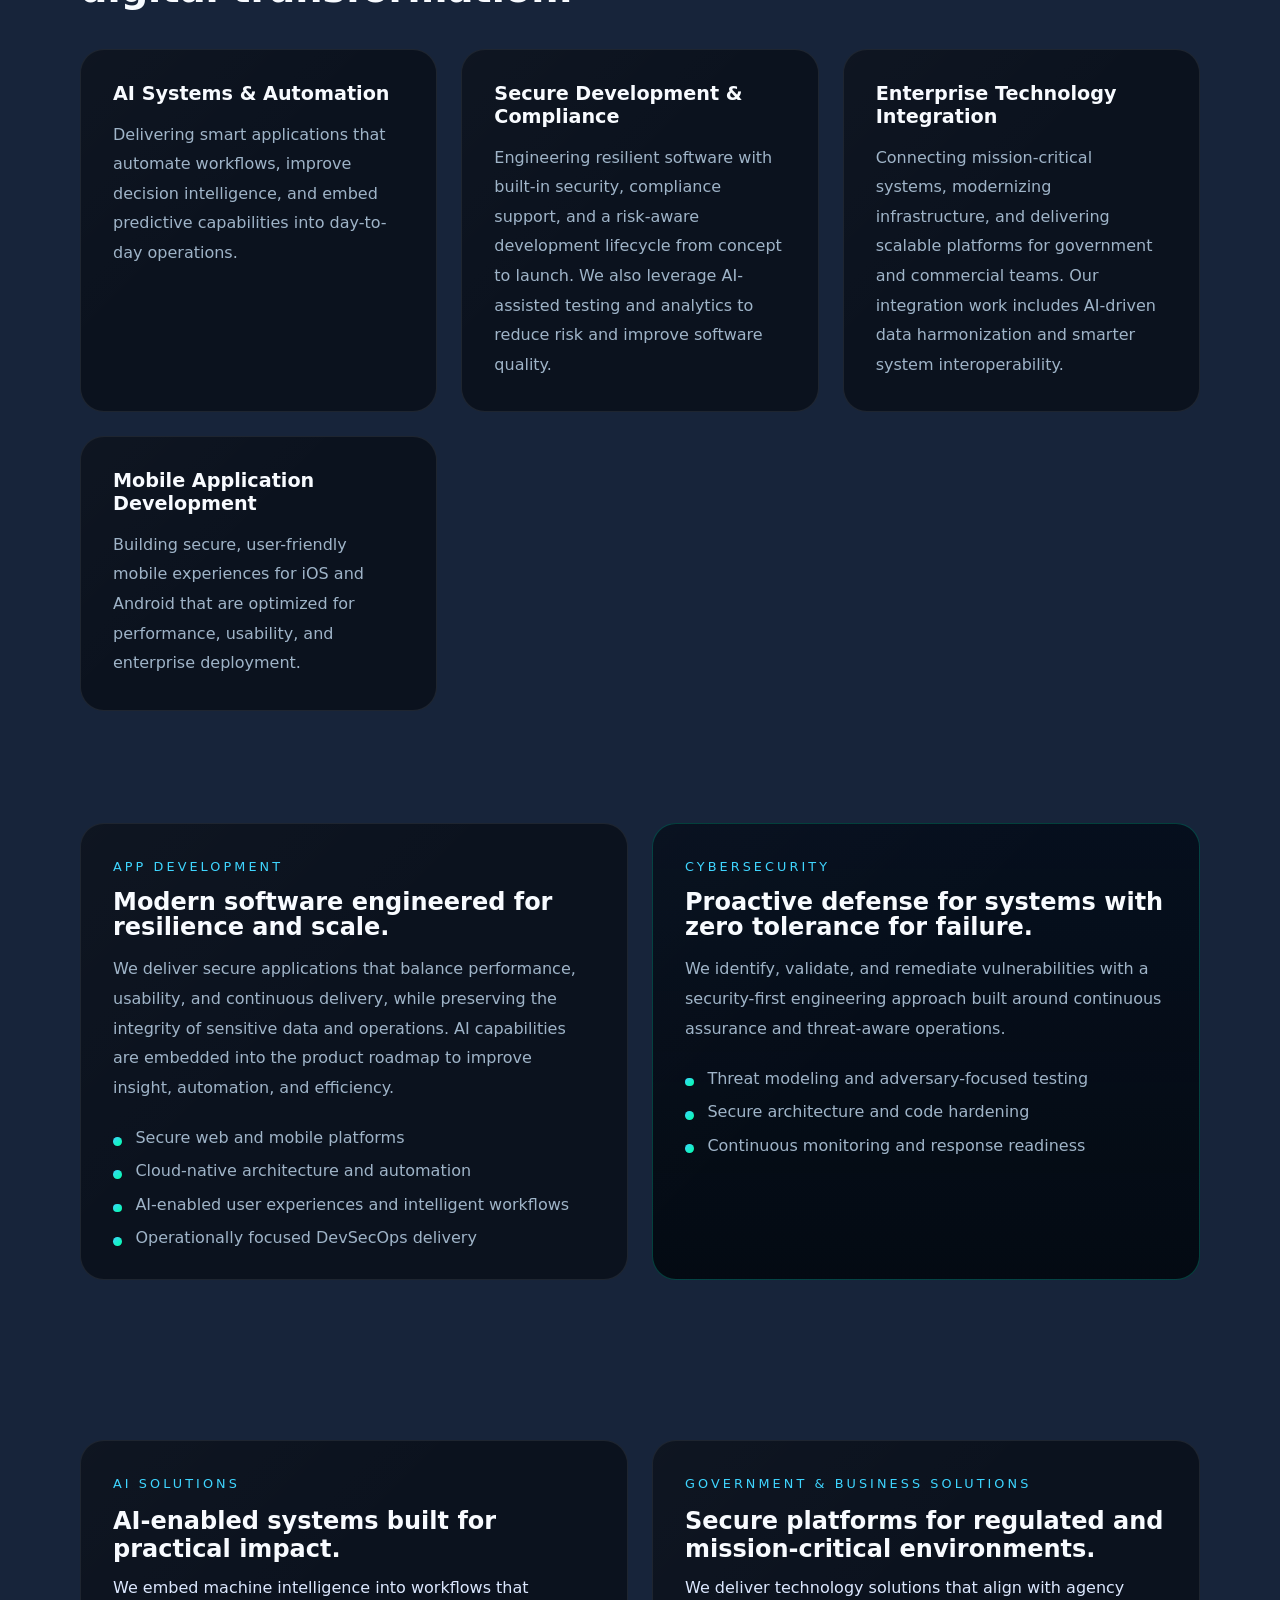
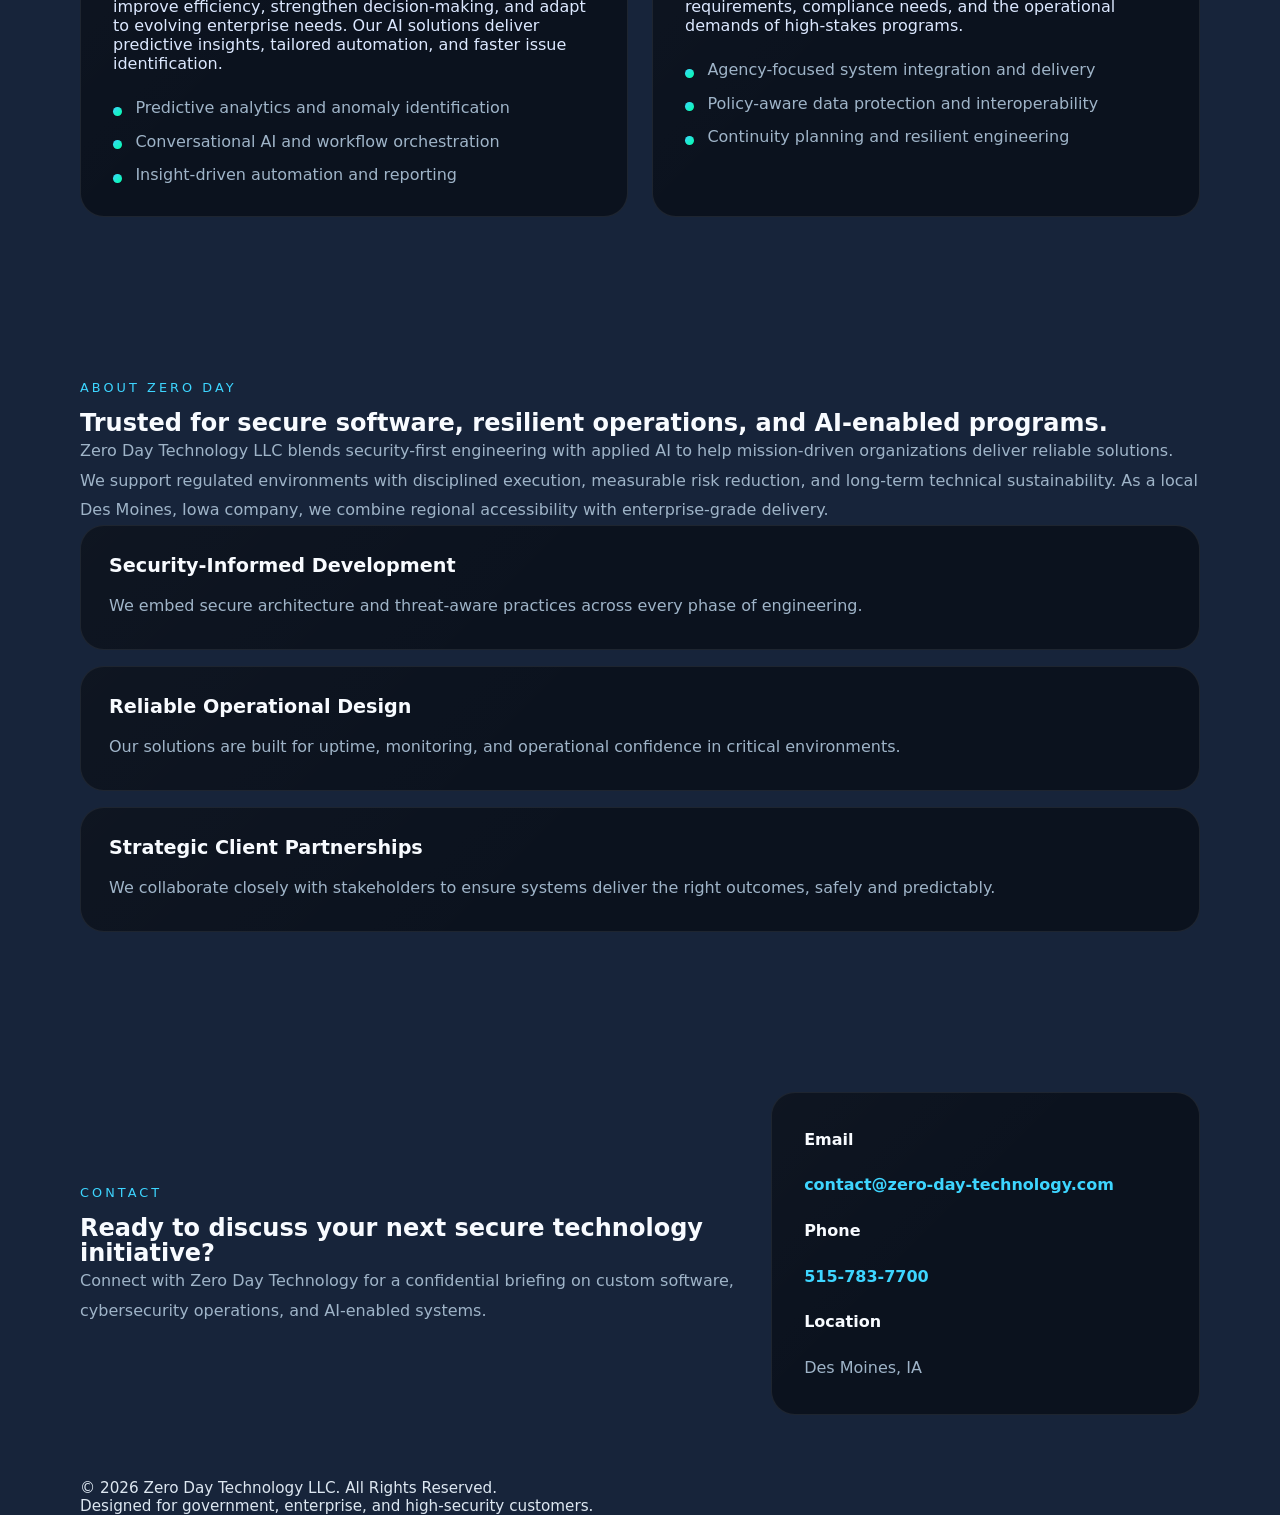
==== commit ac52e8c5: "Add header LED Tron-style line and dot animation; trigger on load" ====
--- a/index.html
+++ b/index.html
@@ -200,5 +200,14 @@
         <p>Designed for government, enterprise, and high-security customers.</p>
     </div>
 </footer>
+<script>
+    // Trigger LED animation under header shortly after load
+    document.addEventListener('DOMContentLoaded', function() {
+        const header = document.querySelector('.site-header');
+        if (!header) return;
+        // small delay so header paints then animation starts
+        setTimeout(() => header.classList.add('led'), 220);
+    });
+</script>
 </body>
 </html>
--- a/styles.css
+++ b/styles.css
@@ -71,6 +71,61 @@
     border-bottom: 1px solid rgba(255, 255, 255, 0.08);
 }
 
+/* LED / Tron-style animated line beneath the header */
+.site-header::after,
+.site-header::before {
+    content: "";
+    position: absolute;
+    left: 0;
+    right: 0;
+    pointer-events: none;
+}
+
+.site-header::after {
+    bottom: 0;
+    height: 4px;
+    background: linear-gradient(90deg, rgba(61,213,255,0) 0%, var(--accent) 30%, var(--accent-strong) 50%, var(--accent) 70%, rgba(61,213,255,0) 100%);
+    background-size: 200% 100%;
+    box-shadow: 0 -6px 20px rgba(61,213,255,0.06), 0 0 30px rgba(0,255,206,0.04);
+    transform: translateY(2px);
+    opacity: 0.0;
+}
+
+.site-header::before {
+    bottom: -6px;
+    left: 0;
+    width: 14px;
+    height: 14px;
+    border-radius: 50%;
+    background: radial-gradient(circle at 40% 30%, #ffffff, var(--accent-strong) 25%, rgba(0,255,206,0.25) 60%);
+    box-shadow: 0 6px 22px rgba(61,213,255,0.28);
+    transform: translateX(-10%);
+    opacity: 0;
+}
+
+.site-header.led::after {
+    opacity: 1;
+    animation: ledSlide 2.6s linear infinite;
+}
+
+.site-header.led::before {
+    opacity: 1;
+    animation: ledDot 2.6s linear infinite;
+}
+
+@keyframes ledSlide {
+    0% { background-position: 0% 0%; }
+    50% { background-position: 100% 0%; }
+    100% { background-position: 0% 0%; }
+}
+
+@keyframes ledDot {
+    0% { transform: translateX(-8%); opacity: 0; }
+    6% { opacity: 1; }
+    50% { transform: translateX(102%); opacity: 1; }
+    100% { transform: translateX(102%); opacity: 0; }
+}
+
 .header-inner {
     display: flex;
     align-items: center;
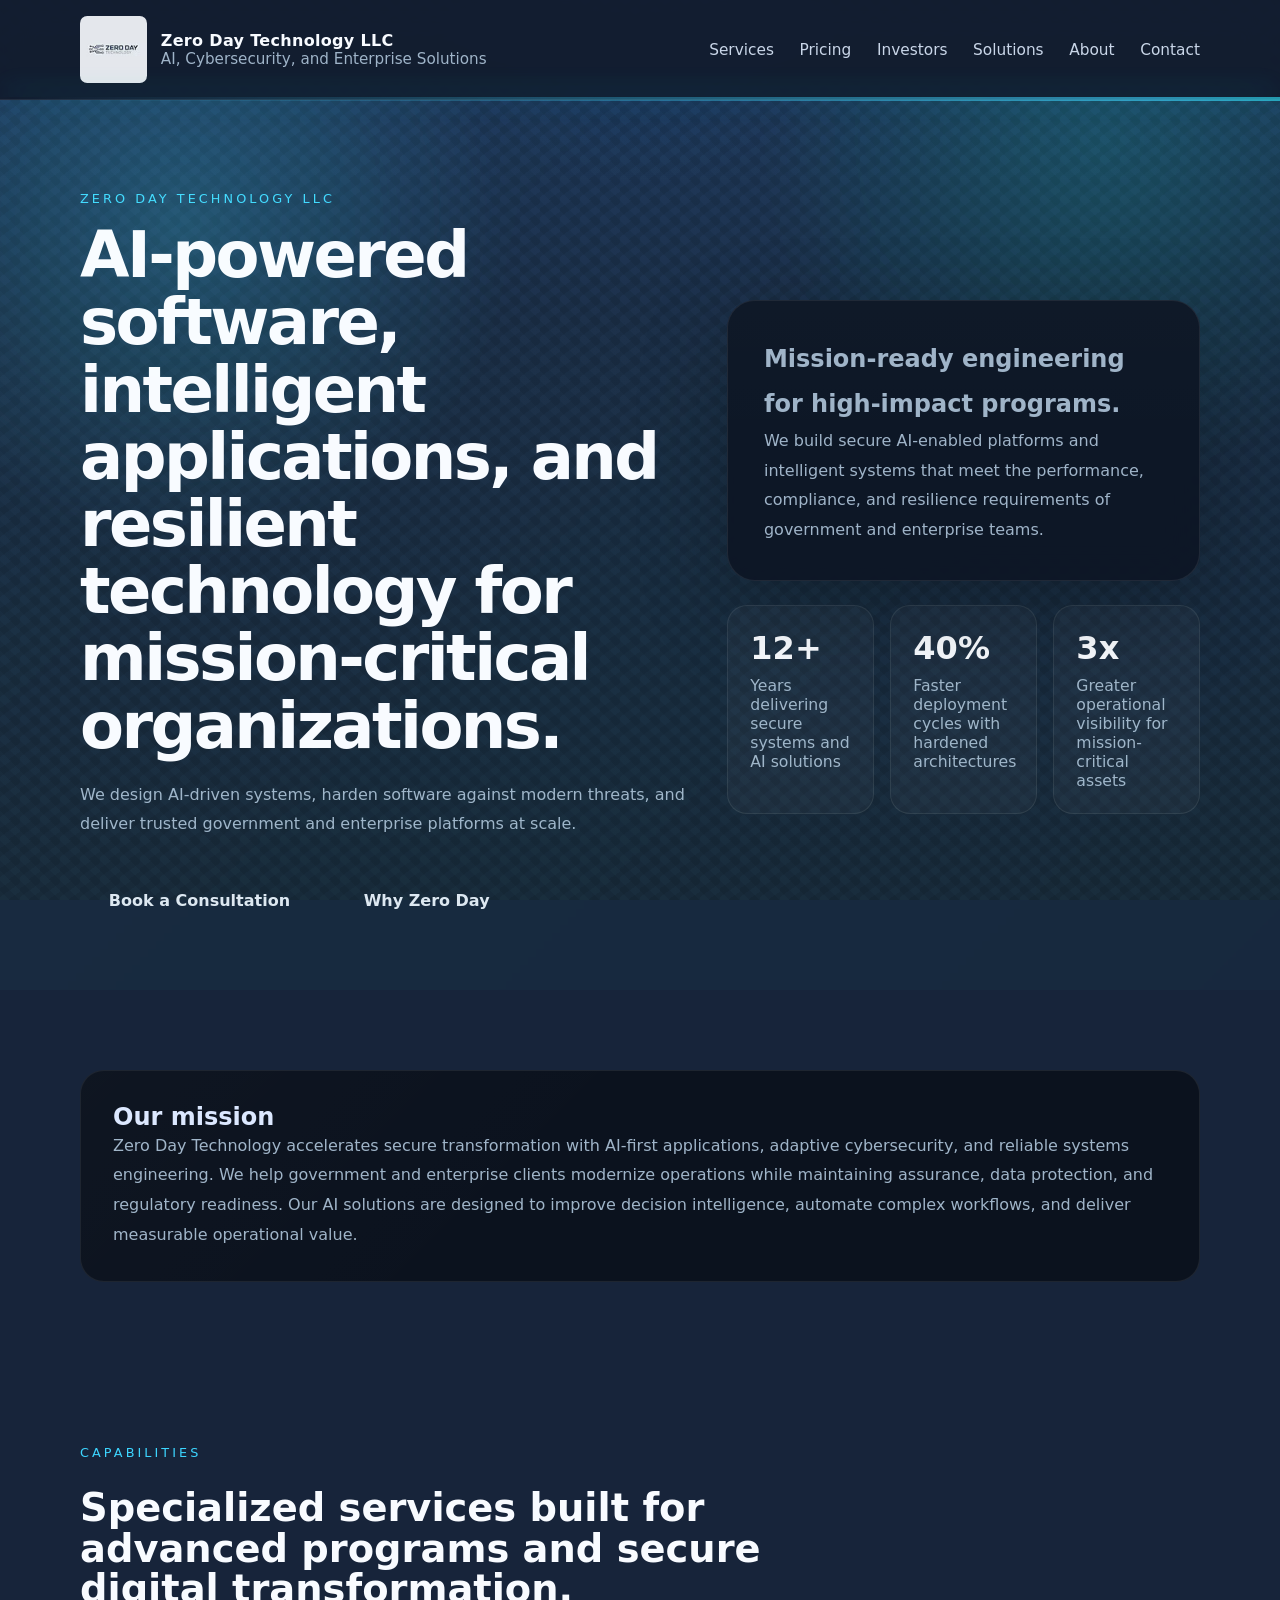
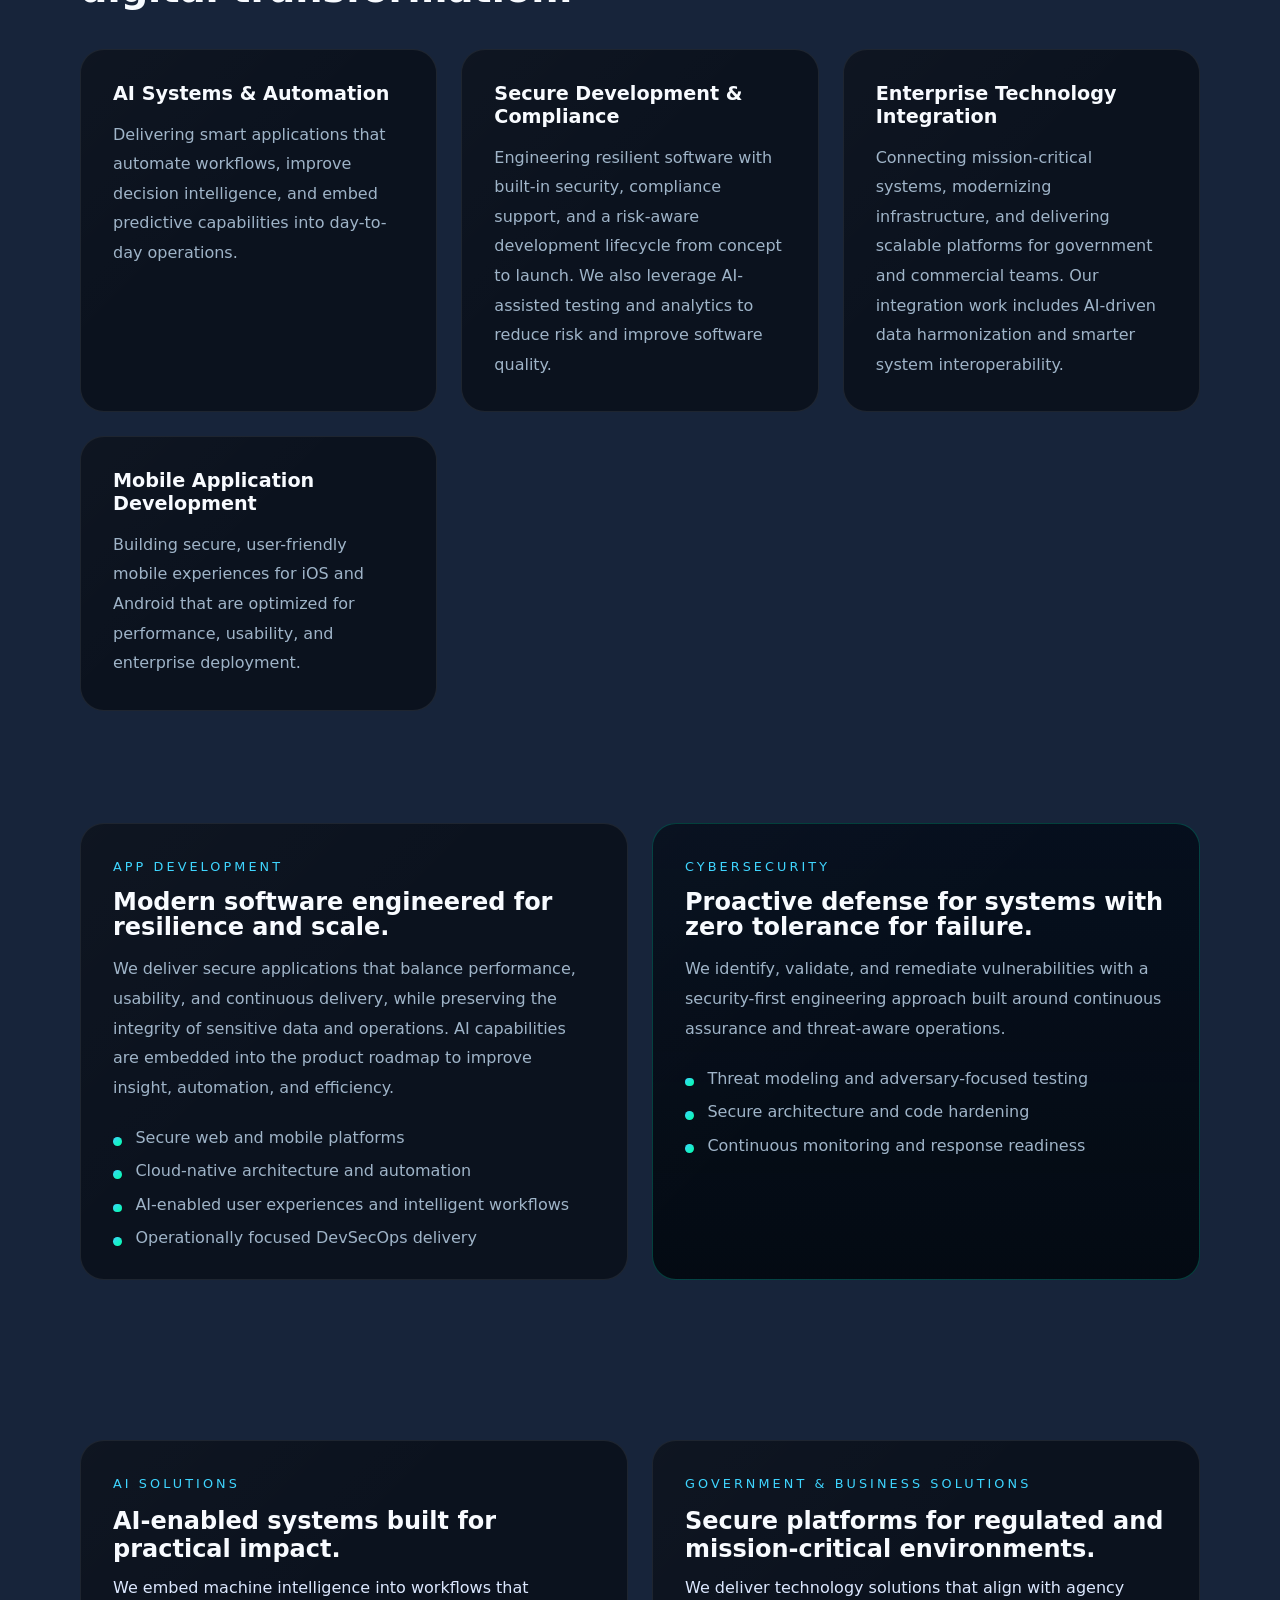
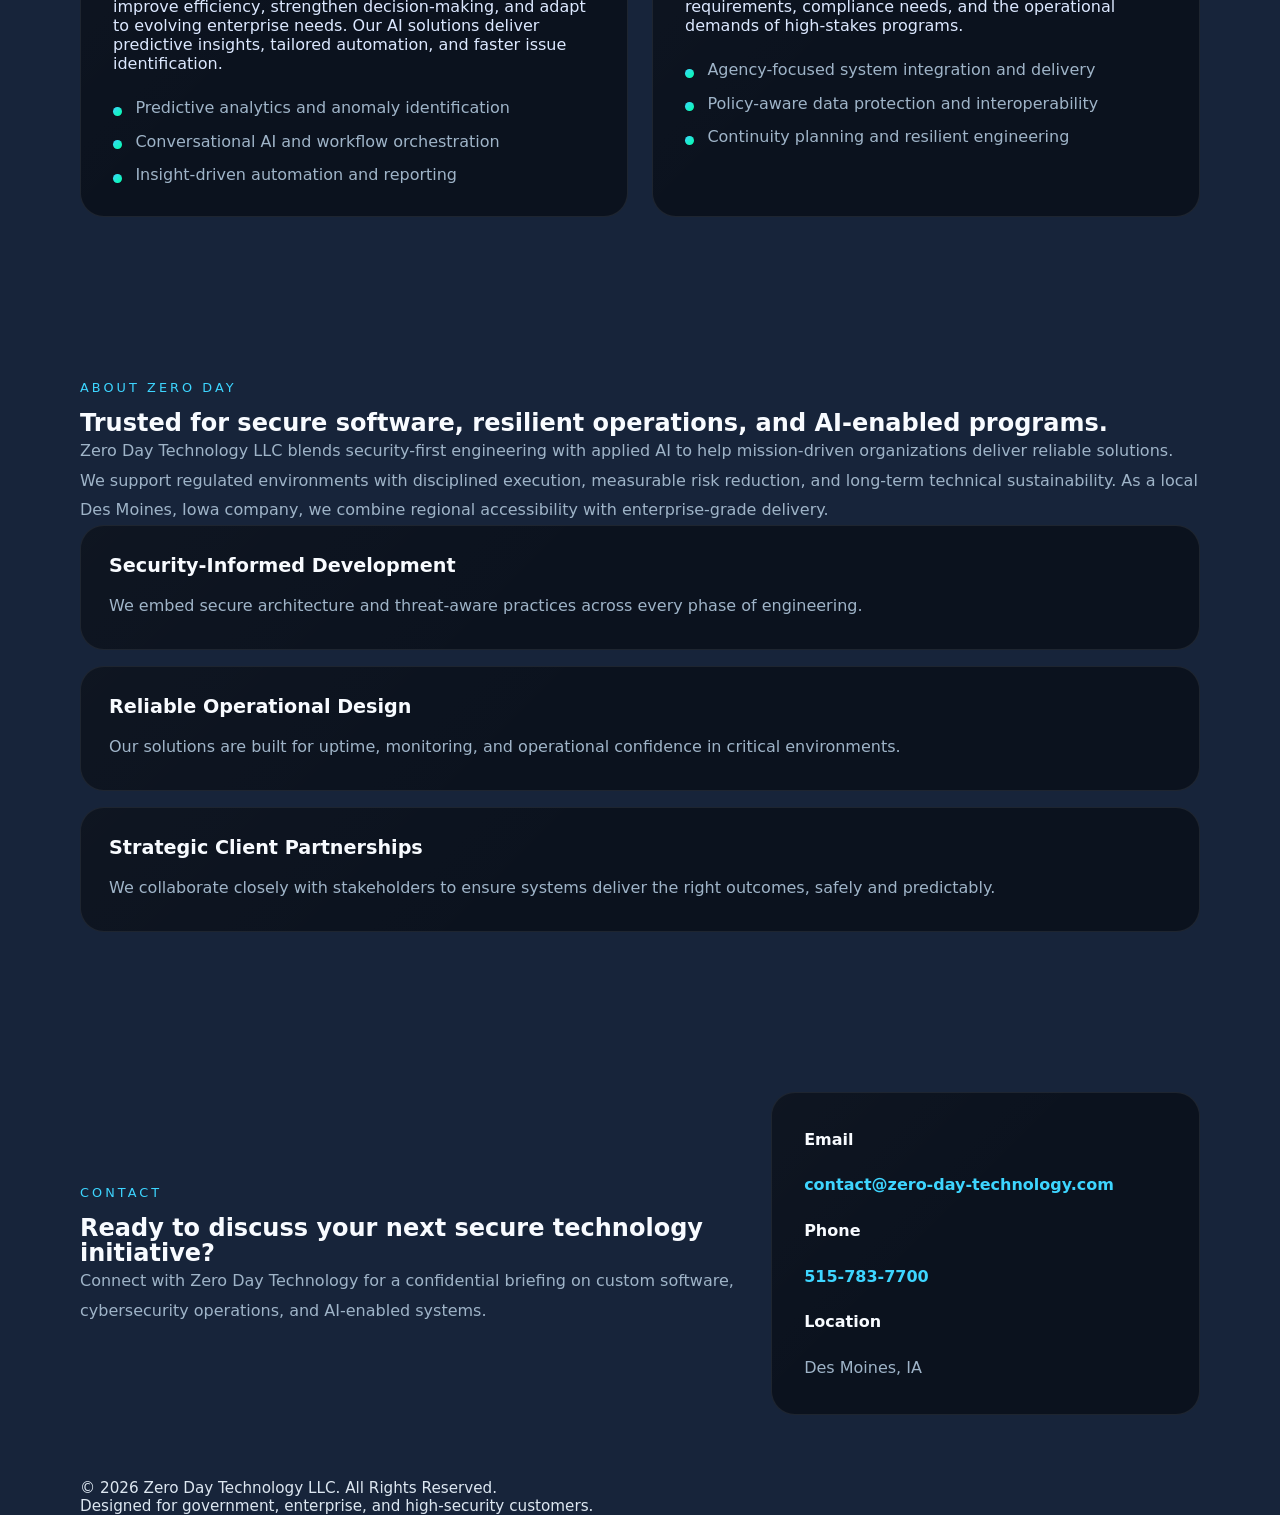
==== commit bc3f58bc: "Make header LED class persistent in HTML to avoid flicker when switching tabs" ====
--- a/index.html
+++ b/index.html
@@ -9,7 +9,7 @@
 </head>
 <body>
 
-<header class="site-header">
+<header class="site-header led">
     <div class="container header-inner">
         <div class="brand">
             <a href="index.html">
--- a/styles.css
+++ b/styles.css
@@ -84,42 +84,39 @@
 .site-header::after {
     bottom: 0;
     height: 4px;
-    background: linear-gradient(90deg, rgba(61,213,255,0) 0%, var(--accent) 30%, var(--accent-strong) 50%, var(--accent) 70%, rgba(61,213,255,0) 100%);
-    background-size: 200% 100%;
-    box-shadow: 0 -6px 20px rgba(61,213,255,0.06), 0 0 30px rgba(0,255,206,0.04);
+    background: linear-gradient(90deg, rgba(61,213,255,0) 0%, rgba(61,213,255,0.65) 30%, rgba(0,255,206,0.85) 50%, rgba(61,213,255,0.65) 70%, rgba(61,213,255,0) 100%);
+    background-size: 300% 100%;
+    box-shadow: 0 -8px 28px rgba(61,213,255,0.28), 0 0 60px rgba(0,255,206,0.18);
     transform: translateY(2px);
     opacity: 0.0;
 }
 
 .site-header::before {
-    bottom: -6px;
-    left: 0;
-    width: 14px;
-    height: 14px;
-    border-radius: 50%;
-    background: radial-gradient(circle at 40% 30%, #ffffff, var(--accent-strong) 25%, rgba(0,255,206,0.25) 60%);
-    box-shadow: 0 6px 22px rgba(61,213,255,0.28);
-    transform: translateX(-10%);
+    /* removed the moving dot - keep pseudo invisible */
+    display: none;
+}
+
+.site-header.led::after {
+    /* brighter, more visible LED line */
+    opacity: 0.95;
+    animation: ledSlide 3s linear infinite;
+    will-change: opacity, background-position;
+}
+
+.site-header.led::before {
+    /* keep hidden - dot removed */
     opacity: 0;
-}
-
-.site-header.led::after {
-    opacity: 1;
-    animation: ledSlide 2.6s linear infinite;
-}
-
-.site-header.led::before {
-    opacity: 1;
-    animation: ledDot 2.6s linear infinite;
+    animation: none;
 }
 
 @keyframes ledSlide {
-    0% { background-position: 0% 0%; }
-    50% { background-position: 100% 0%; }
-    100% { background-position: 0% 0%; }
+    0% { background-position: 40% 0%; }
+    50% { background-position: 60% 0%; }
+    100% { background-position: 40% 0%; }
 }
 
 @keyframes ledDot {
+    /* kept for backward-compatibility but unused */
     0% { transform: translateX(-8%); opacity: 0; }
     6% { opacity: 1; }
     50% { transform: translateX(102%); opacity: 1; }
@@ -685,7 +682,7 @@
 
     @keyframes floatUpDown {
         0%, 100% { transform: translateY(0px); }
-        50% { transform: translateY(-12px); }
+        50% { transform: translateY(-6px); }
     }
 
     @keyframes pulseGlow {
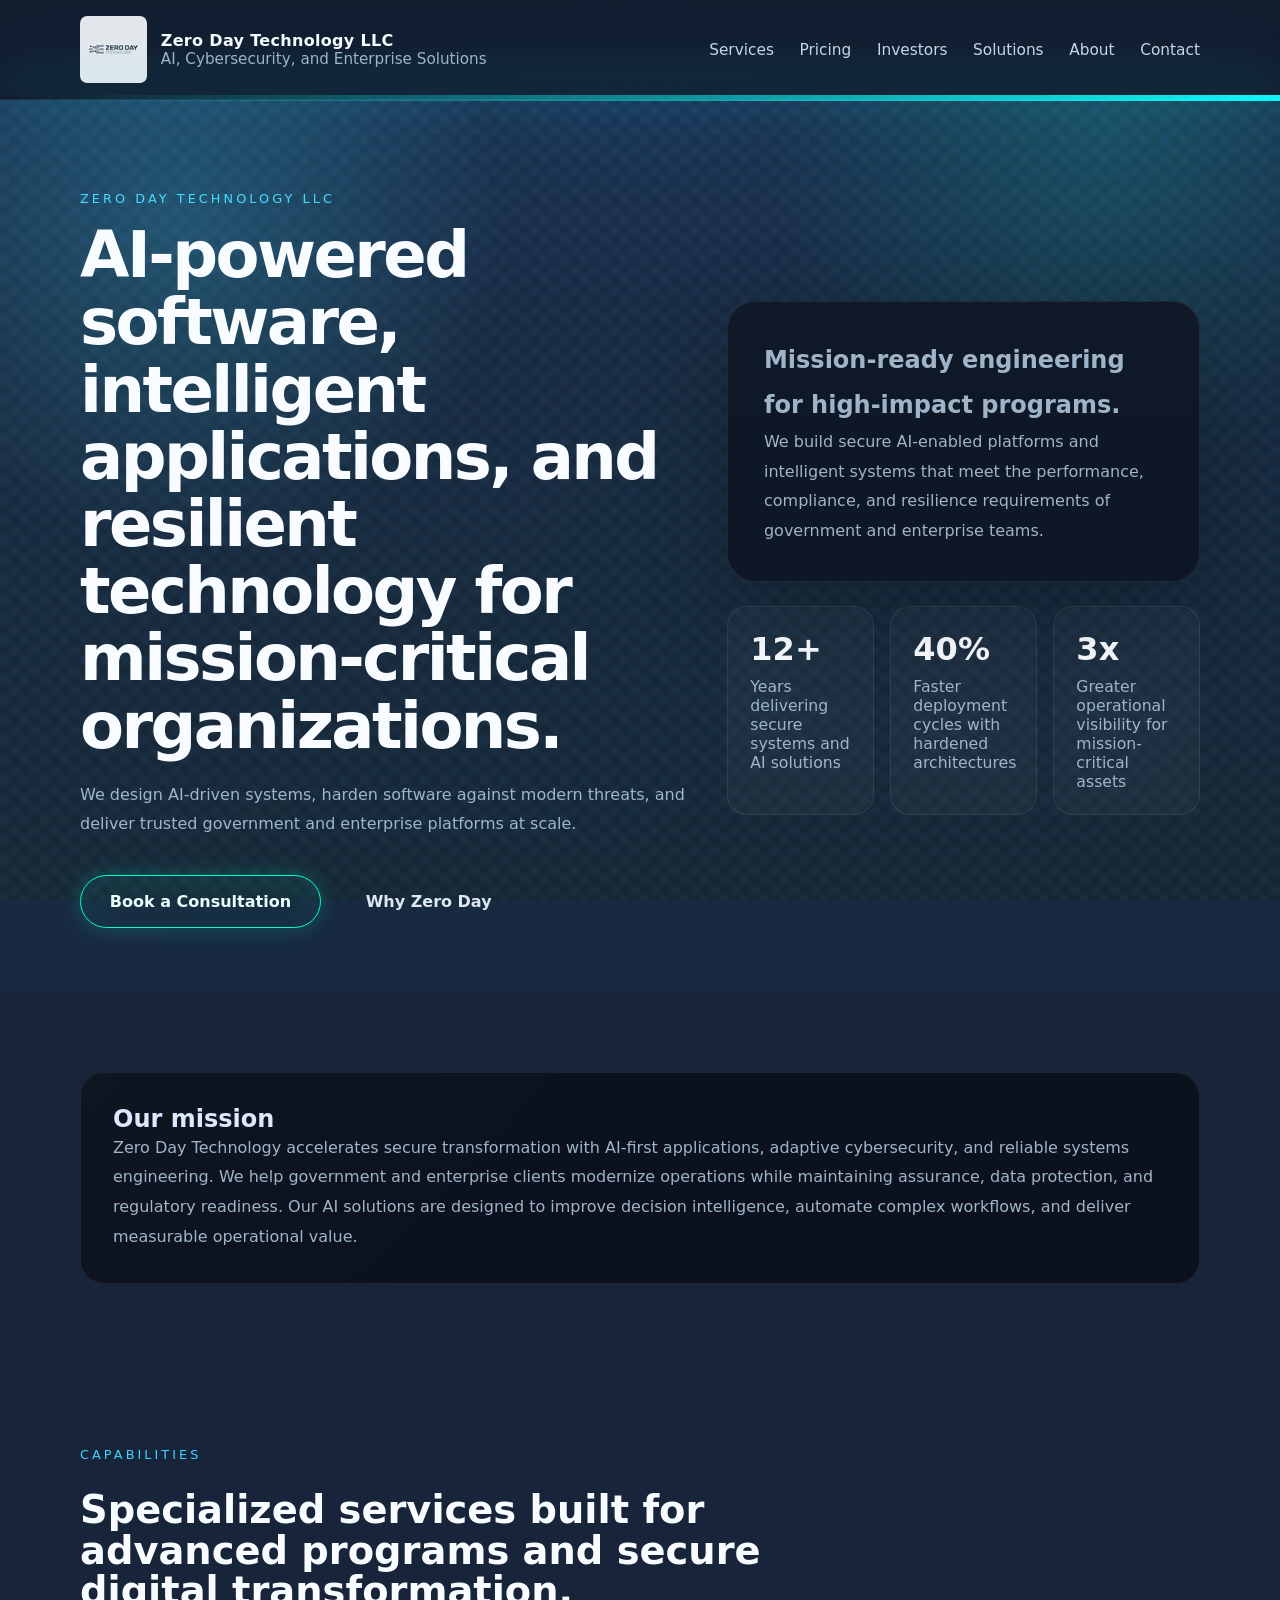
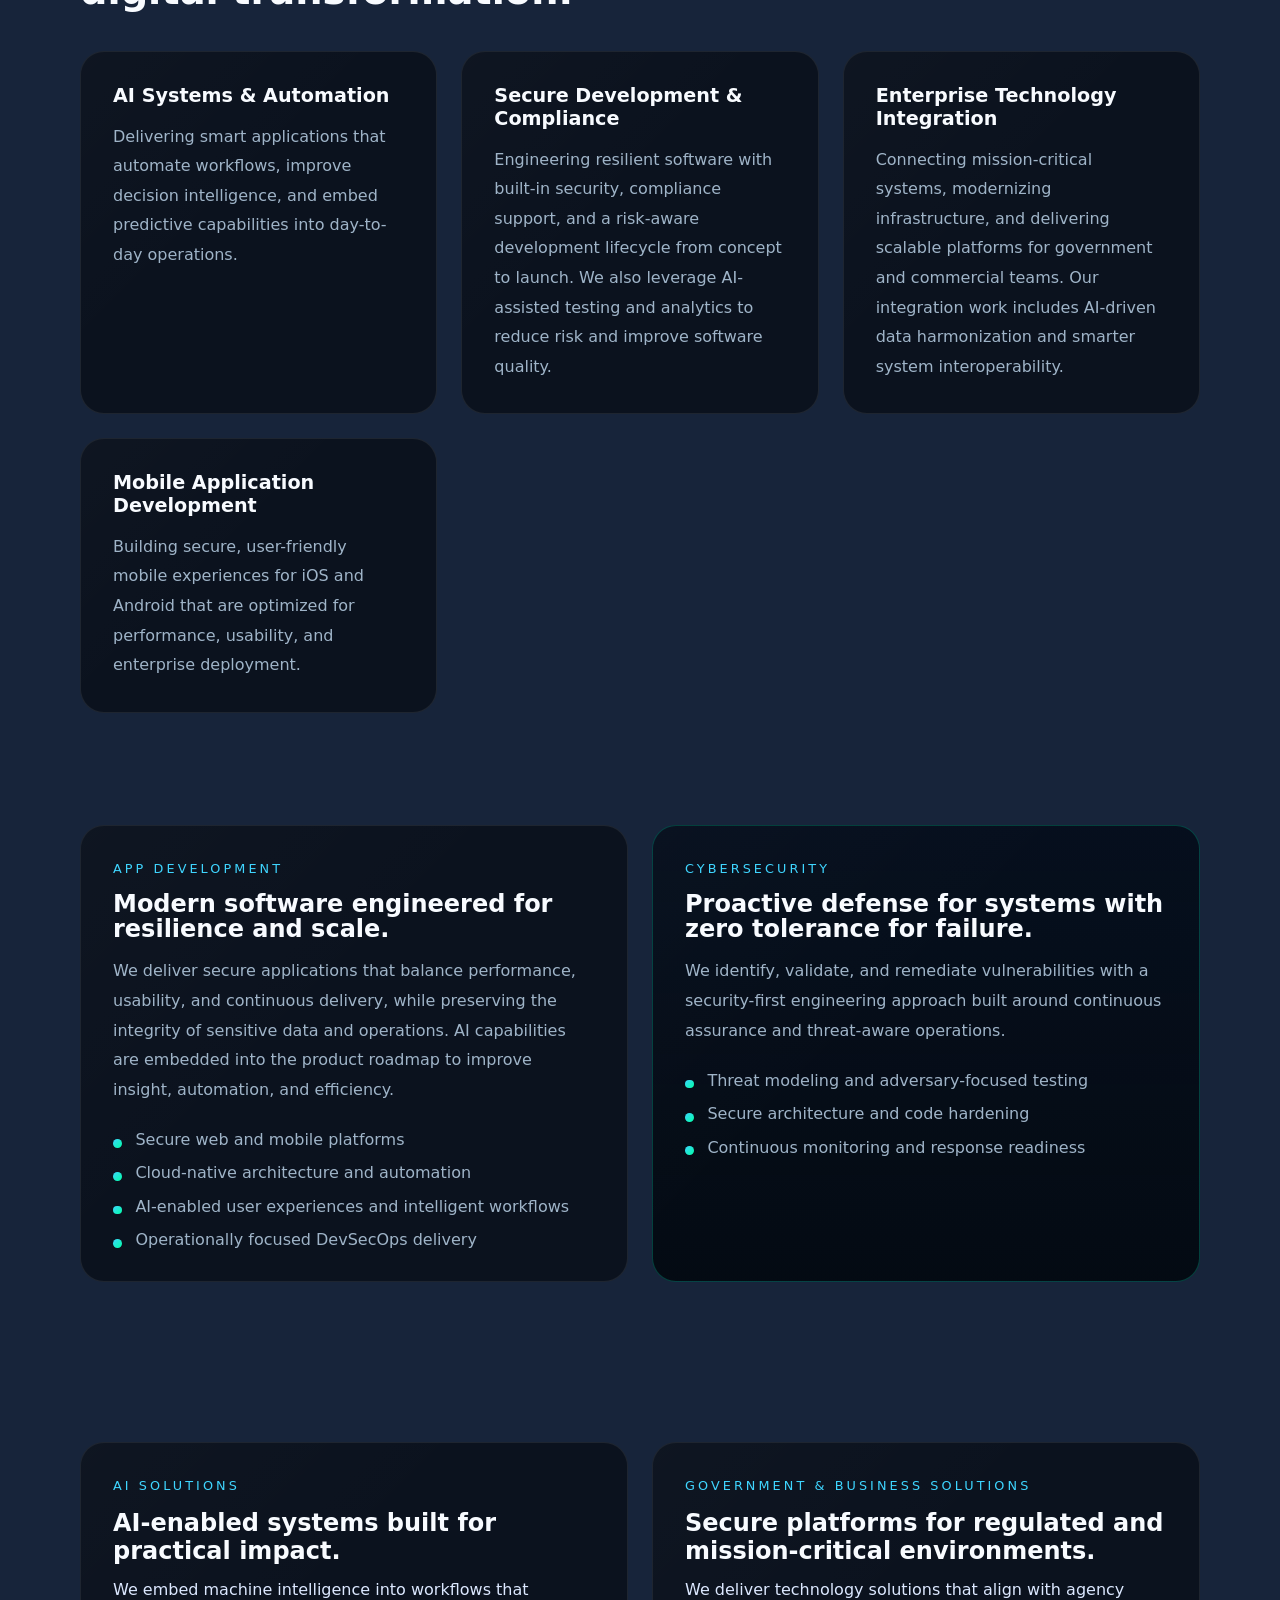
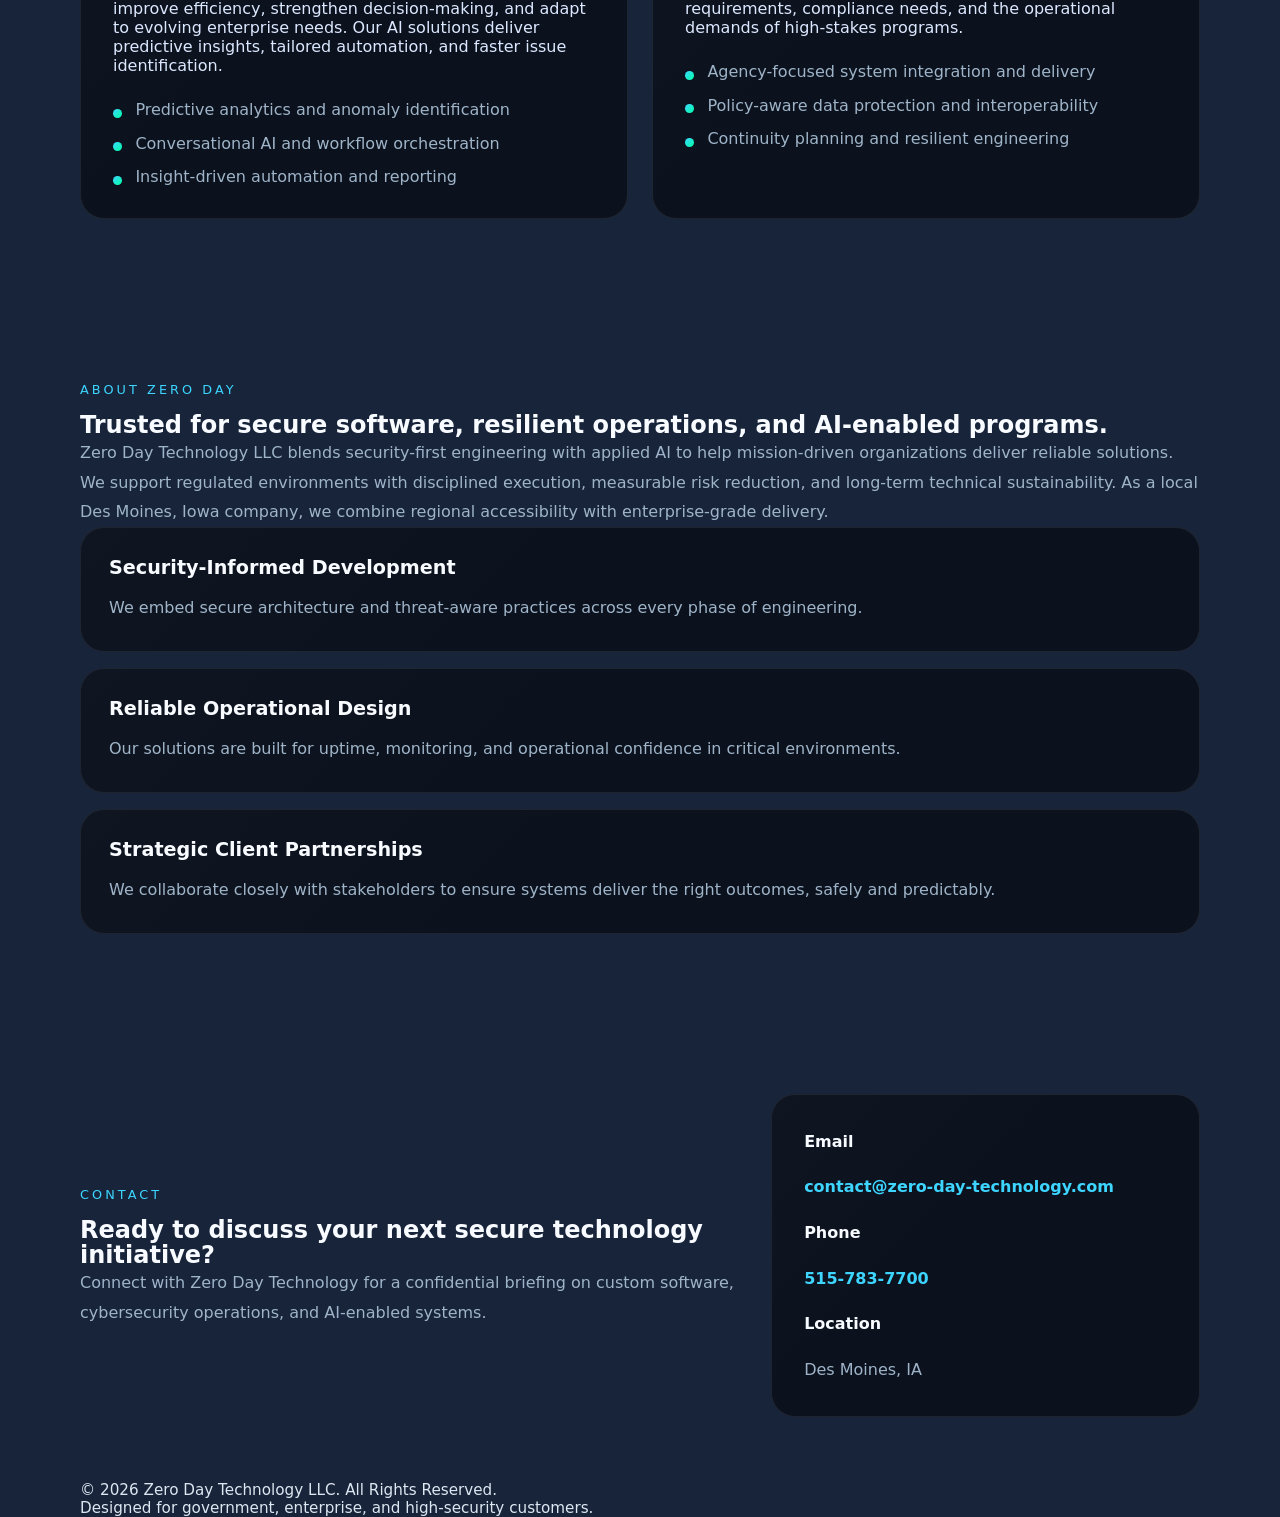
==== commit 2e7dc9e7: "Add .btn-neon (no pulse) and apply to Book Consultation and Email Investor CTAs" ====
--- a/index.html
+++ b/index.html
@@ -39,7 +39,7 @@
                 <h1>AI-powered software, intelligent applications, and resilient technology for mission-critical organizations.</h1>
                 <p class="hero-text">We design AI-driven systems, harden software against modern threats, and deliver trusted government and enterprise platforms at scale.</p>
                 <div class="hero-actions">
-                    <a class="btn btn-primary" href="#contact">Book a Consultation</a>
+                    <a class="btn btn-primary btn-neon" href="#contact">Book a Consultation</a>
                     <a class="btn btn-secondary" href="#about">Why Zero Day</a>
                 </div>
             </div>
--- a/styles.css
+++ b/styles.css
@@ -83,10 +83,10 @@
 
 .site-header::after {
     bottom: 0;
-    height: 4px;
-    background: linear-gradient(90deg, rgba(61,213,255,0) 0%, rgba(61,213,255,0.65) 30%, rgba(0,255,206,0.85) 50%, rgba(61,213,255,0.65) 70%, rgba(61,213,255,0) 100%);
-    background-size: 300% 100%;
-    box-shadow: 0 -8px 28px rgba(61,213,255,0.28), 0 0 60px rgba(0,255,206,0.18);
+    height: 6px;
+    background: linear-gradient(90deg, rgba(61,213,255,0) 0%, rgba(61,213,255,0.95) 28%, rgba(0,255,206,1) 50%, rgba(61,213,255,0.95) 72%, rgba(61,213,255,0) 100%);
+    background-size: 350% 100%;
+    box-shadow: 0 -12px 48px rgba(61,213,255,0.42), 0 0 100px rgba(0,255,206,0.32);
     transform: translateY(2px);
     opacity: 0.0;
 }
@@ -97,10 +97,11 @@
 }
 
 .site-header.led::after {
-    /* brighter, more visible LED line */
-    opacity: 0.95;
-    animation: ledSlide 3s linear infinite;
+    /* much brighter, high-intensity LED line */
+    opacity: 1;
+    animation: ledSlide 2.2s linear infinite;
     will-change: opacity, background-position;
+    filter: saturate(1.4) brightness(1.25);
 }
 
 .site-header.led::before {
@@ -692,6 +693,32 @@
         100% { box-shadow: 0 0 14px rgba(0, 255, 206, 0.18); }
     }
 
+    /* Subtle variant for important CTAs where pulsing should be minimal */
+    @keyframes pulseGlowSubtle {
+        0% { box-shadow: 0 0 6px rgba(0, 255, 206, 0.06); }
+        50% { box-shadow: 0 0 10px rgba(0, 255, 206, 0.08); }
+        100% { box-shadow: 0 0 6px rgba(0, 255, 206, 0.06); }
+    }
+
+    .btn-quiet {
+        animation: pulseGlowSubtle 8s ease-in-out infinite !important;
+    }
+
+    /* Neon outline for CTAs without pulsing */
+    .btn-neon {
+        animation: none !important;
+        border: 1px solid var(--accent-strong);
+        background: linear-gradient(180deg, rgba(0,255,206,0.04), rgba(0,255,206,0.01));
+        box-shadow: 0 0 20px rgba(0,255,206,0.22), 0 6px 28px rgba(0,255,206,0.06) inset;
+        color: #eafffb;
+        transition: box-shadow 180ms ease, transform 150ms ease, background 180ms ease;
+    }
+
+    .btn-neon:hover {
+        box-shadow: 0 0 30px rgba(0,255,206,0.32), 0 8px 36px rgba(0,255,206,0.08) inset;
+        transform: translateY(-2px);
+    }
+
     @keyframes aiPulse {
         0% { opacity: 0.85; transform: scale(0.995) translateY(0); filter: blur(6px) saturate(1.05); }
         50% { opacity: 1; transform: scale(1.06) translateY(-6px); filter: blur(2px) saturate(1.18); }
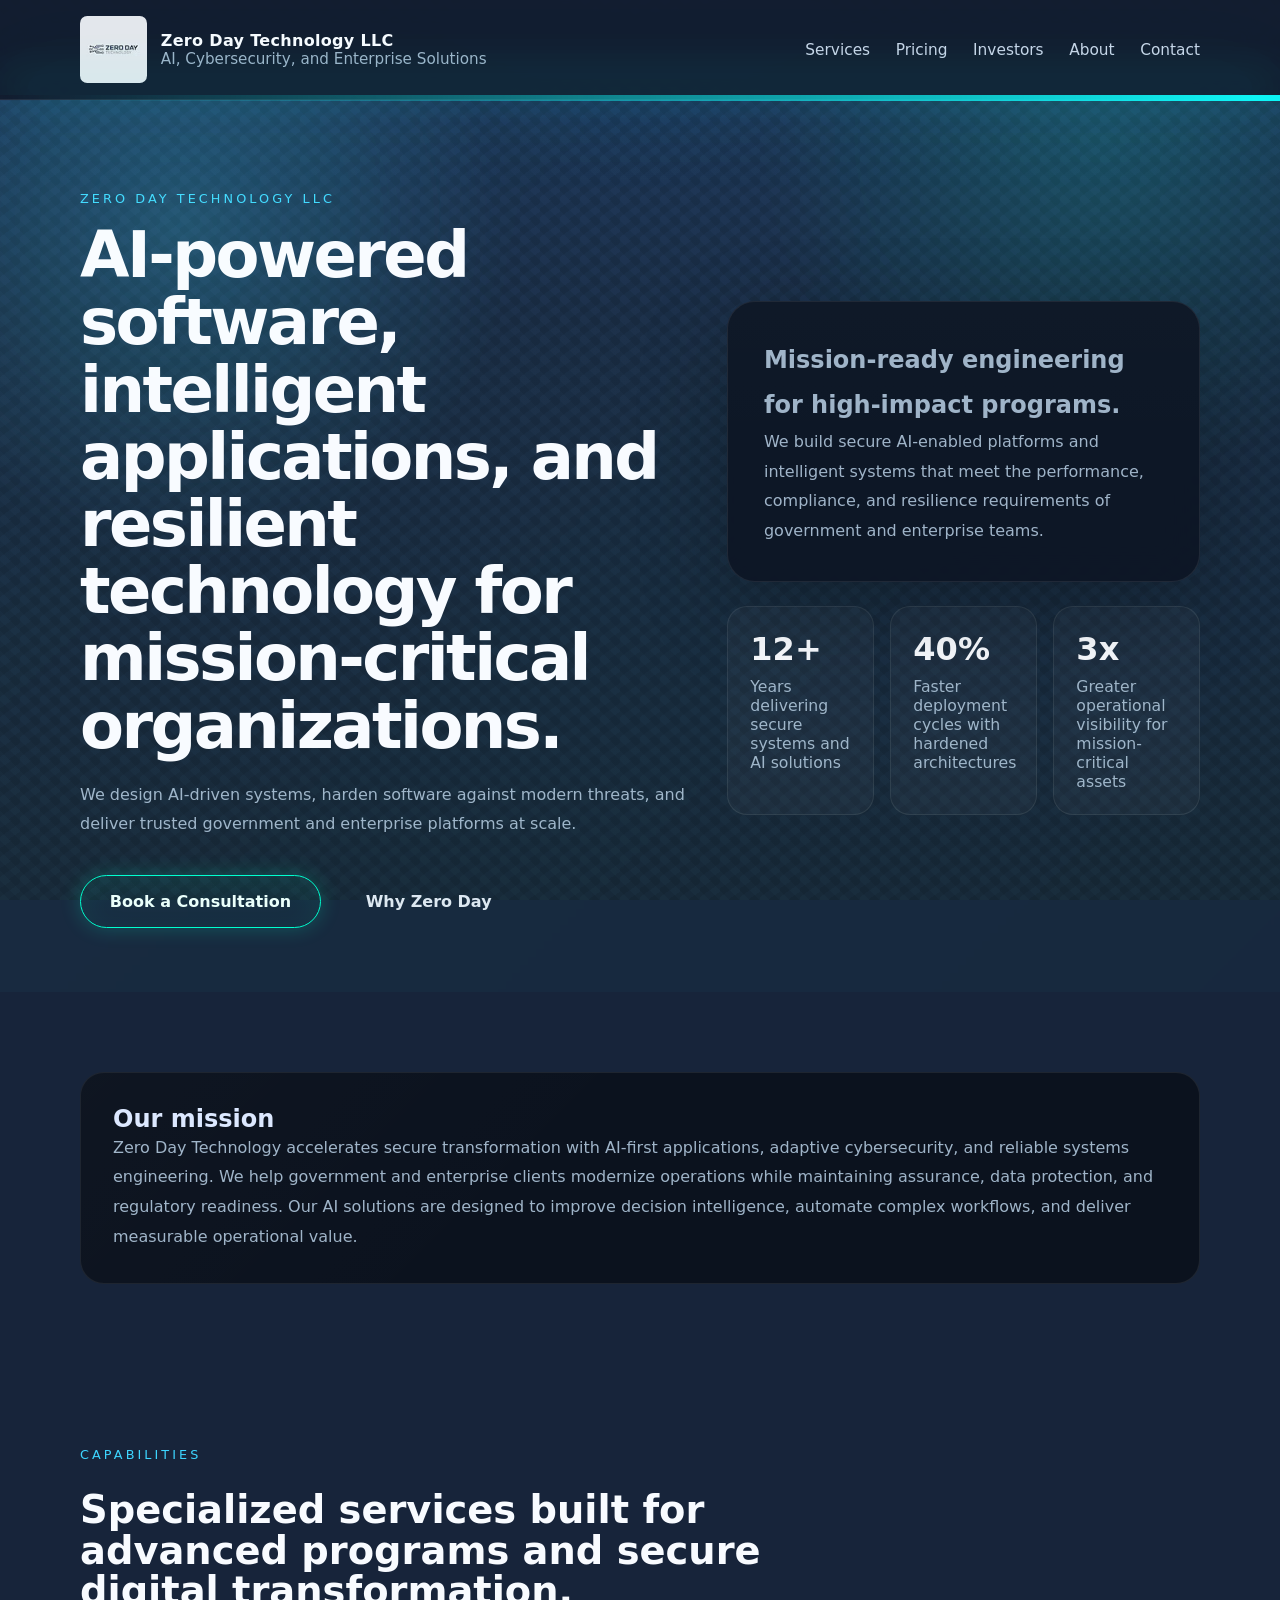
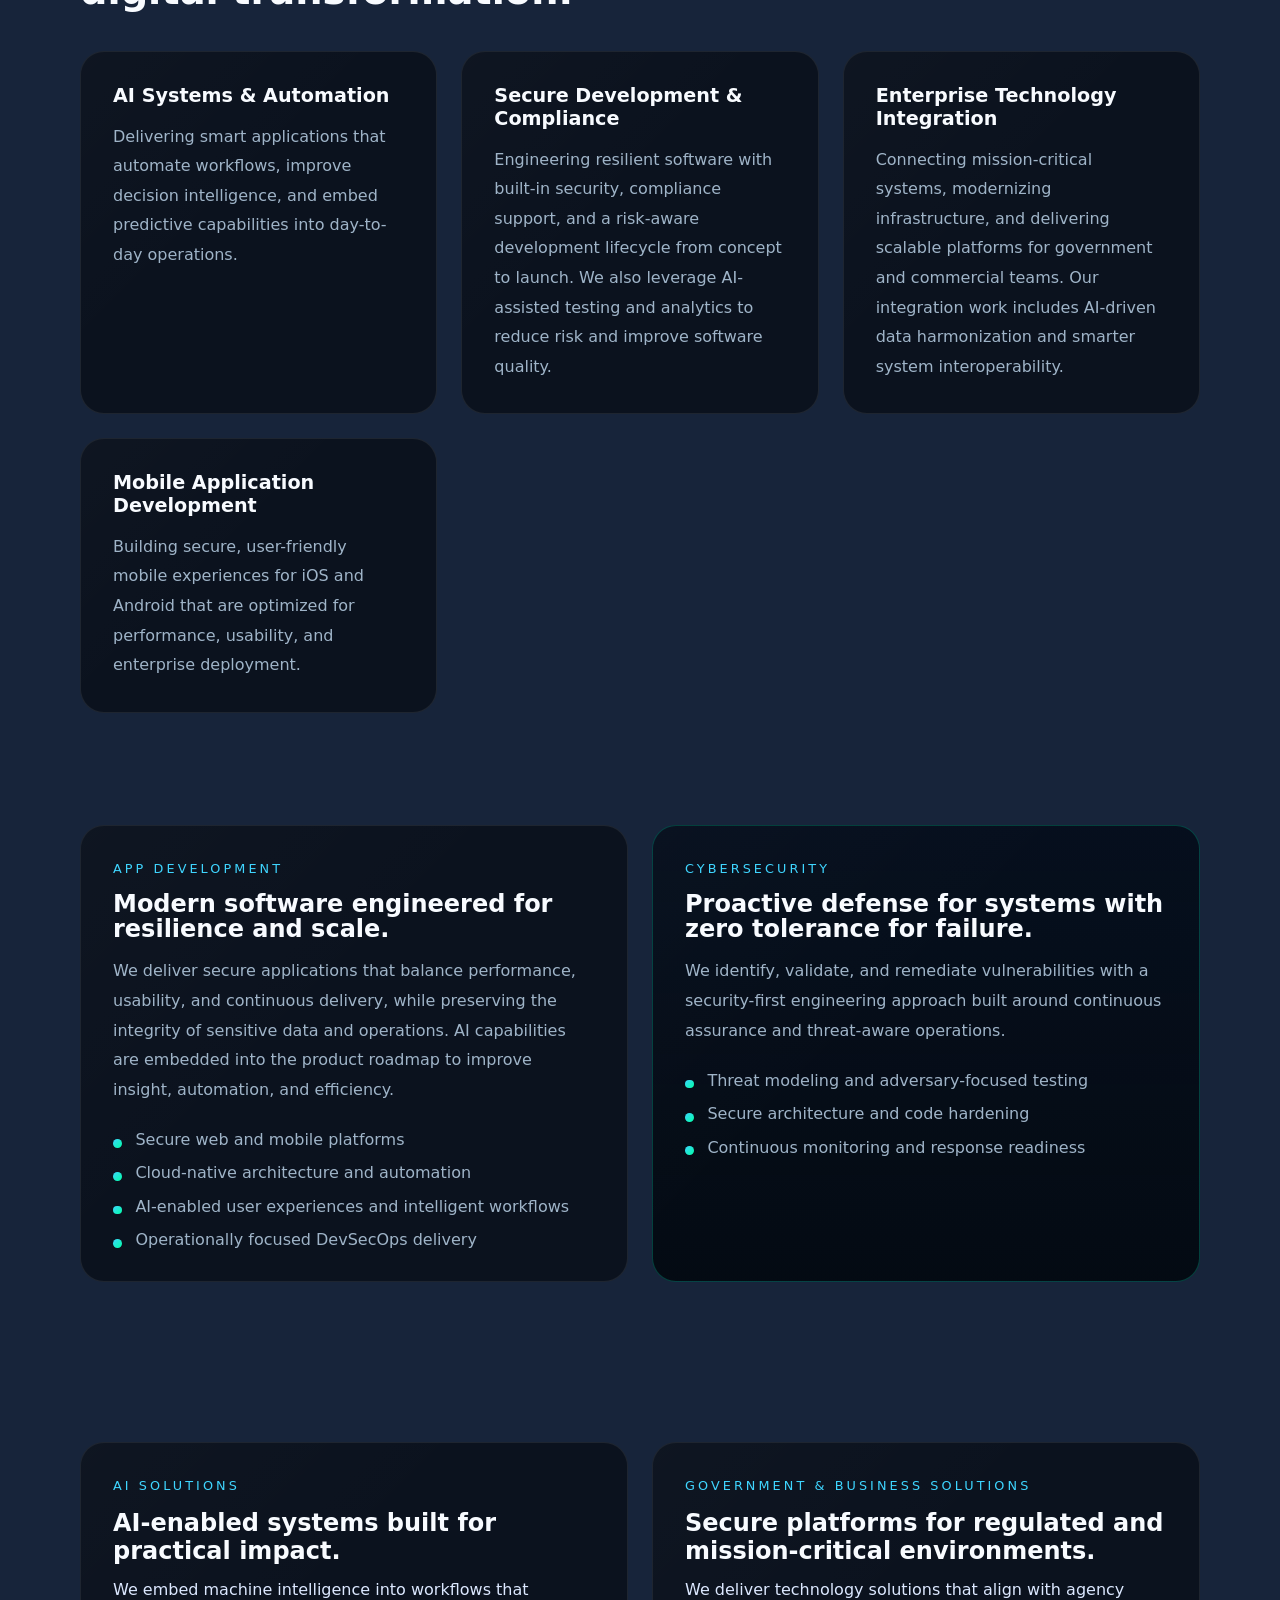
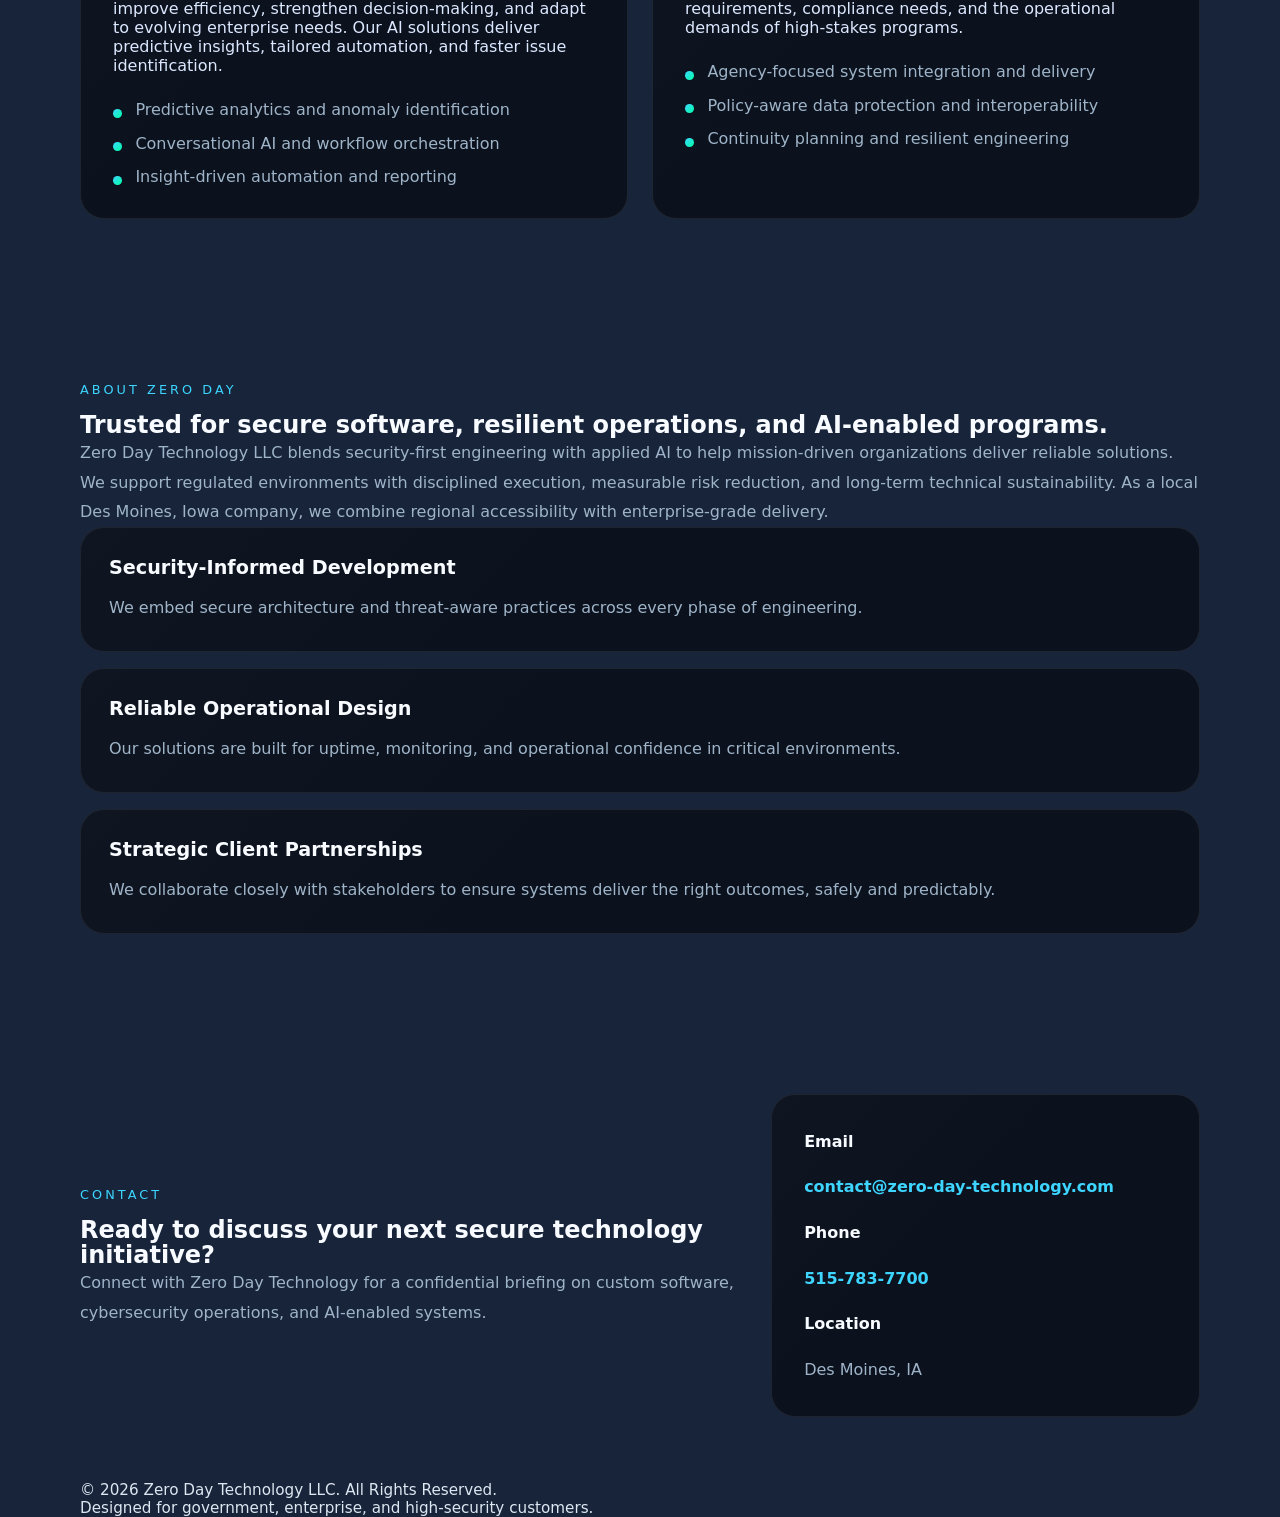
==== commit 99194ef9: "Fix mobile layout for investors; remove 'Solutions' from header navs" ====
--- a/index.html
+++ b/index.html
@@ -24,7 +24,7 @@
             <a href="#services">Services</a>
             <a href="pricing.html">Pricing</a>
             <a href="investors.html">Investors</a>
-            <a href="#solutions">Solutions</a>
+            
             <a href="#about">About</a>
             <a href="#contact">Contact</a>
         </nav>
--- a/styles.css
+++ b/styles.css
@@ -146,7 +146,6 @@
     background: transparent;
     padding: 0;
     transition: transform 0.35s ease, filter 0.35s ease;
-    animation: floatLogo 9s ease-in-out infinite;
 }
 
 .brand-logo:hover {
@@ -287,7 +286,7 @@
     background: rgba(14, 23, 38, 0.98);
     box-shadow: 0 28px 90px rgba(0, 0, 0, 0.22);
     backdrop-filter: blur(18px);
-        animation: floatUpDown 12s ease-in-out infinite;
+        /* floating removed per request */
     color: var(--text-muted);
     line-height: 1.85;
 }
@@ -664,15 +663,11 @@
         background: rgba(12, 18, 30, 0.96);
         border: 1px solid rgba(255, 255, 255, 0.08);
         border-radius: 1.5rem;
-        animation: floatUpDown 14s ease-in-out infinite;
-    }
-
-    .hero-copy,
-    .investor-panel .panel-card,
-    .feature-card,
-    .pricing-card,
-    .card,
-    .highlight-item {
+        /* floating removed */
+    }
+
+    /* keep only the hero copy floating */
+    .hero-copy {
         animation: floatUpDown 12s ease-in-out infinite;
     }
 
@@ -735,7 +730,8 @@
     .services-section .cards,
     .split-grid,
     .about-grid,
-    .contact-grid {
+    .contact-grid,
+    .investor-hero .container {
         grid-template-columns: 1fr;
     }
 
